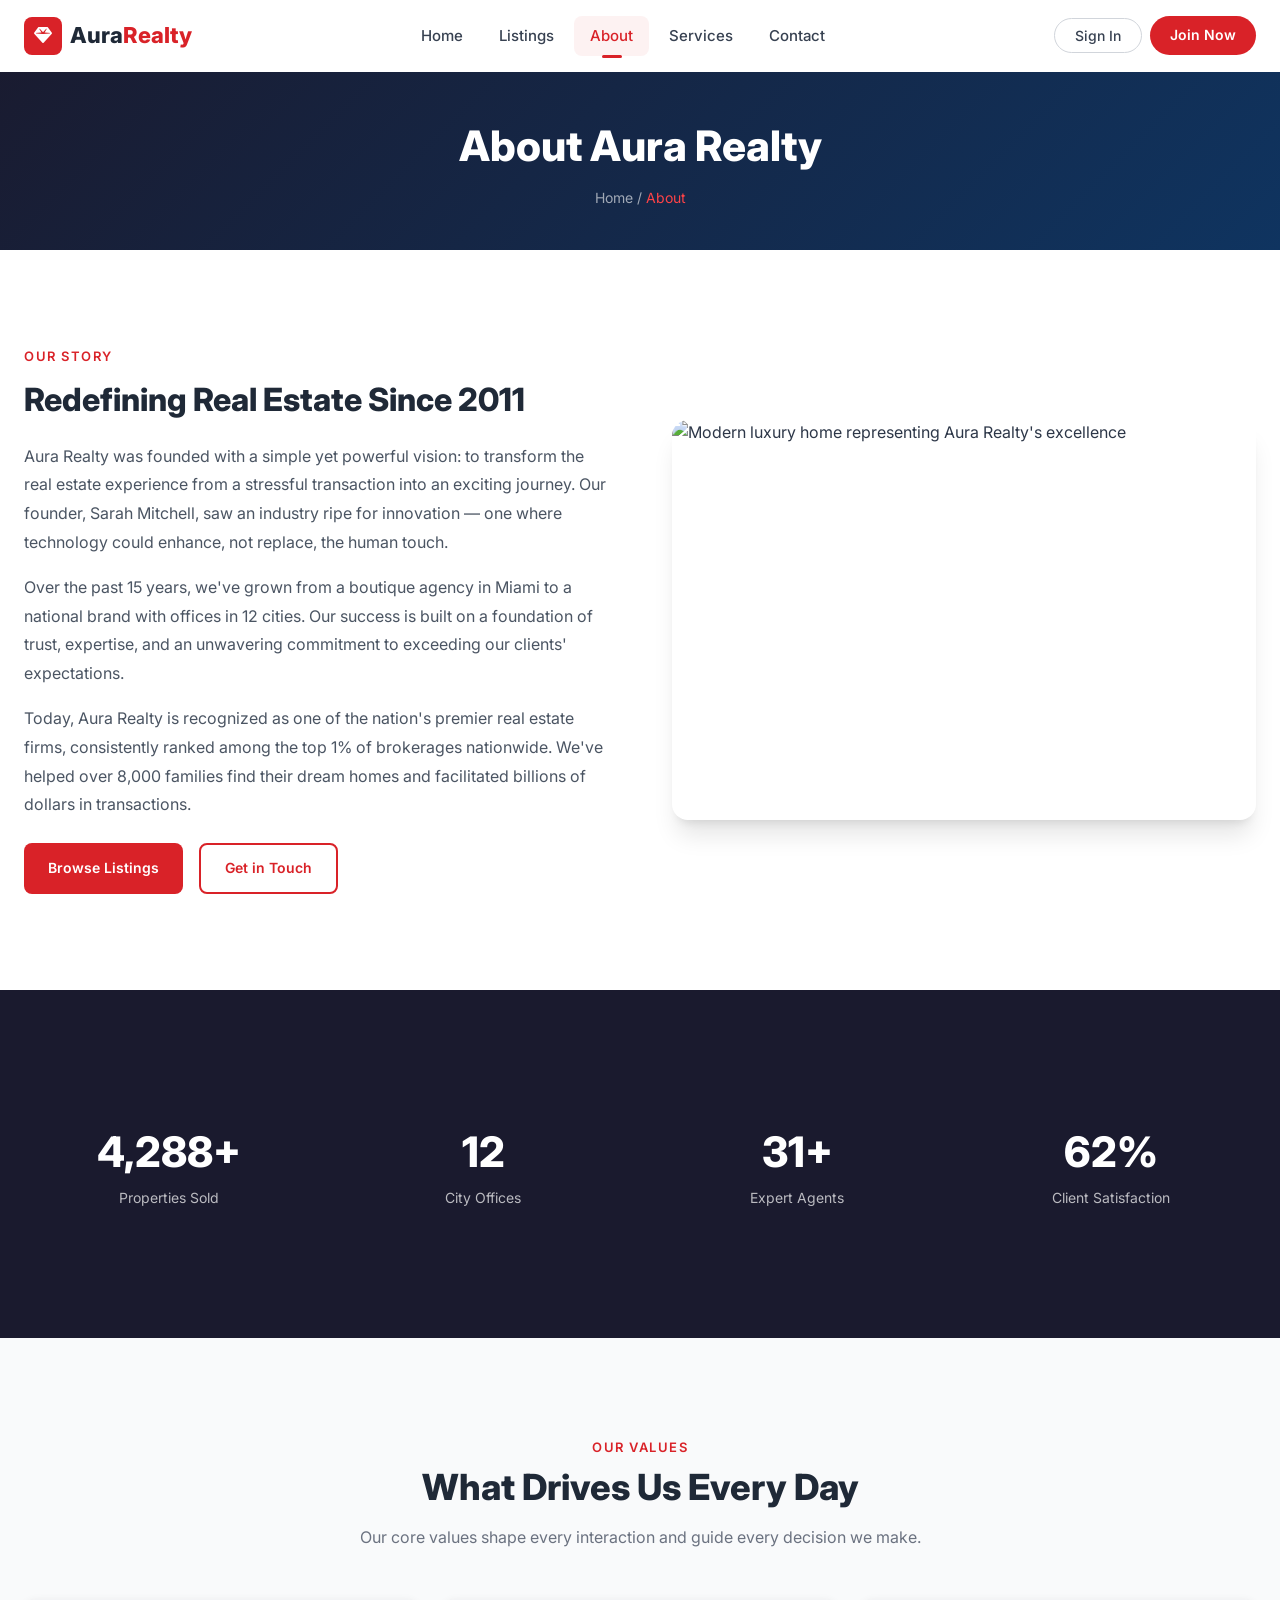
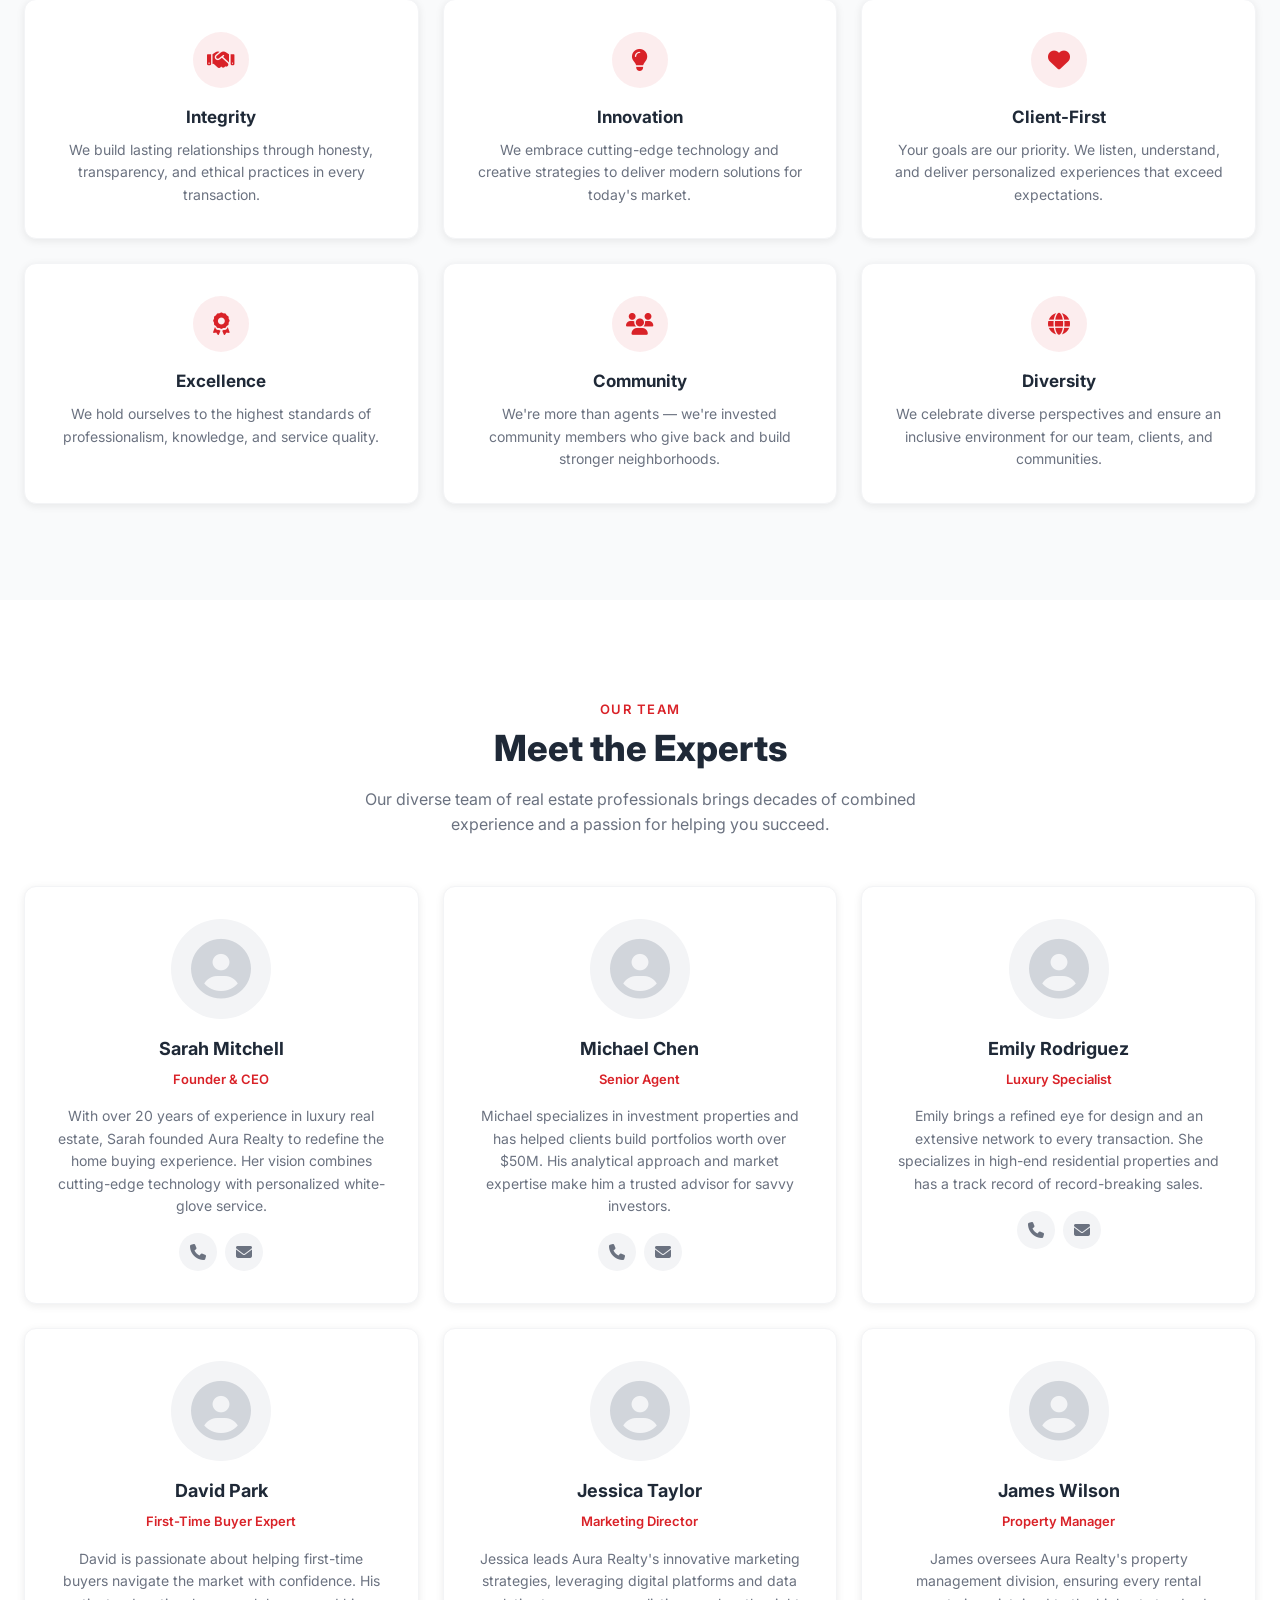
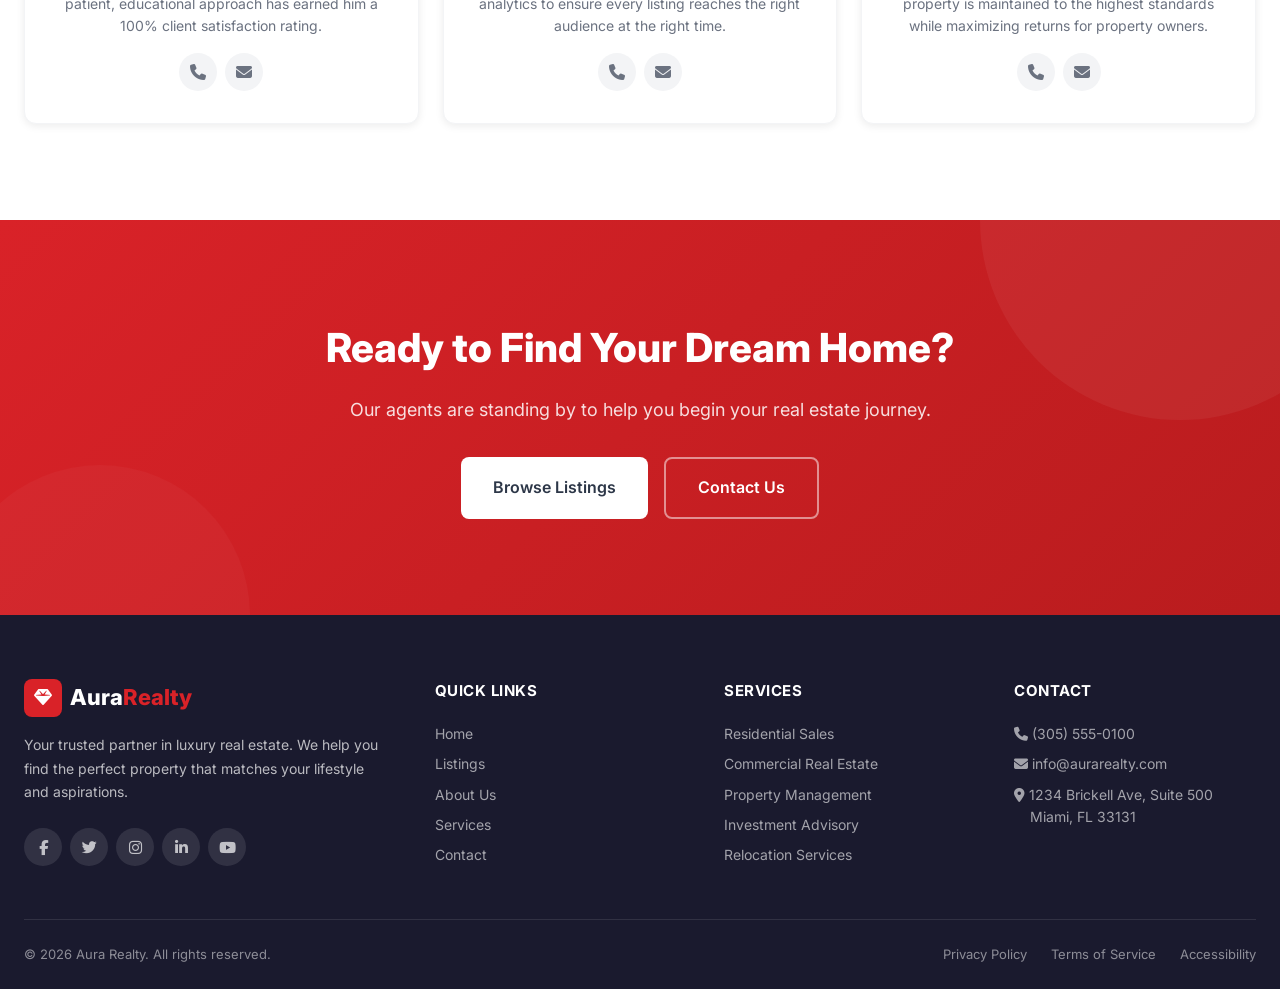
==== about.html @ 394b767b "Initial commit: Aura Realty Website" ====
<!DOCTYPE html>
<html lang="en">
<head>
  <meta charset="UTF-8">
  <meta name="viewport" content="width=device-width, initial-scale=1.0">
  <meta name="description" content="Learn about Aura Realty — our mission, values, and the expert team dedicated to helping you find your perfect property.">
  <title>About Us — Aura Realty</title>

  <!-- Google Fonts -->
  <link rel="preconnect" href="https://fonts.googleapis.com">
  <link rel="preconnect" href="https://fonts.gstatic.com" crossorigin>
  <link href="https://fonts.googleapis.com/css2?family=Inter:wght@400;500;600;700;800&display=swap" rel="stylesheet">

  <!-- Font Awesome -->
  <link rel="stylesheet" href="https://cdnjs.cloudflare.com/ajax/libs/font-awesome/6.5.1/css/all.min.css">

  <!-- Stylesheet -->
  <link rel="stylesheet" href="css/style.css">
</head>
<body>

  <!-- ================================================================
       SITE HEADER
       ================================================================ -->
  <header class="site-header" id="site-header">
    <div class="header-inner">
      <a href="index.html" class="logo">
        <div class="logo-icon"><i class="fas fa-gem"></i></div>
        <span class="logo-text">Aura<span>Realty</span></span>
      </a>

      <nav class="nav-links" id="nav-links">
        <a href="index.html" class="nav-link">Home</a>
        <a href="listings.html" class="nav-link">Listings</a>
        <a href="about.html" class="nav-link active">About</a>
        <a href="services.html" class="nav-link">Services</a>
        <a href="contact.html" class="nav-link">Contact</a>
      </nav>

      <div class="header-actions">
        <button class="auth-login-btn" data-open-modal="login-modal">Sign In</button>
        <a href="#" class="btn btn--primary btn--sm auth-register-btn" data-open-modal="register-modal">Join Now</a>
        <div class="auth-user-menu">
          <i class="fas fa-user-circle"></i>
          <span class="auth-user-name"></span>
          <a href="#" class="auth-logout-btn">Logout</a>
        </div>
        <button class="mobile-toggle" id="mobile-toggle" aria-label="Toggle menu">
          <i class="fas fa-bars"></i>
        </button>
      </div>
    </div>
  </header>

  <!-- ================================================================
       PAGE HEADER
       ================================================================ -->
  <section class="page-header">
    <h1>About Aura Realty</h1>
    <div class="breadcrumb">
      <a href="index.html">Home</a> / <span>About</span>
    </div>
  </section>

  <!-- ================================================================
       OUR STORY
       ================================================================ -->
  <section class="section">
    <div class="container">
      <div class="about-story animate-on-scroll">
        <div class="about-story__content">
          <span class="section-header__tag" style="display:block; margin-bottom:8px;">Our Story</span>
          <h2>Redefining Real Estate Since 2011</h2>
          <p>Aura Realty was founded with a simple yet powerful vision: to transform the real estate experience from a stressful transaction into an exciting journey. Our founder, Sarah Mitchell, saw an industry ripe for innovation — one where technology could enhance, not replace, the human touch.</p>
          <p>Over the past 15 years, we've grown from a boutique agency in Miami to a national brand with offices in 12 cities. Our success is built on a foundation of trust, expertise, and an unwavering commitment to exceeding our clients' expectations.</p>
          <p>Today, Aura Realty is recognized as one of the nation's premier real estate firms, consistently ranked among the top 1% of brokerages nationwide. We've helped over 8,000 families find their dream homes and facilitated billions of dollars in transactions.</p>
          <div style="display:flex; gap:16px; margin-top:24px;">
            <a href="listings.html" class="btn btn--primary">Browse Listings</a>
            <a href="contact.html" class="btn btn--outline">Get in Touch</a>
          </div>
        </div>
        <div class="about-story__image">
          <img src="https://images.unsplash.com/photo-1560518883-ce09059eeffa?w=600&h=400&fit=crop" alt="Modern luxury home representing Aura Realty's excellence">
        </div>
      </div>
    </div>
  </section>

  <!-- ================================================================
       STATS
       ================================================================ -->
  <section class="section section--dark">
    <div class="container">
      <div class="stats-grid animate-on-scroll">
        <div class="stat-item">
          <span class="stat-item__number" data-count="8000" data-suffix="+">0</span>
          <span class="stat-item__label">Properties Sold</span>
        </div>
        <div class="stat-item">
          <span class="stat-item__number" data-count="12">0</span>
          <span class="stat-item__label">City Offices</span>
        </div>
        <div class="stat-item">
          <span class="stat-item__number" data-count="50" data-suffix="+">0</span>
          <span class="stat-item__label">Expert Agents</span>
        </div>
        <div class="stat-item">
          <span class="stat-item__number" data-count="99" data-suffix="%">0</span>
          <span class="stat-item__label">Client Satisfaction</span>
        </div>
      </div>
    </div>
  </section>

  <!-- ================================================================
       CORE VALUES
       ================================================================ -->
  <section class="section section--gray">
    <div class="container">
      <div class="section-header animate-on-scroll">
        <span class="section-header__tag">Our Values</span>
        <h2>What Drives Us Every Day</h2>
        <p>Our core values shape every interaction and guide every decision we make.</p>
      </div>

      <div class="values-grid animate-on-scroll">
        <div class="value-card">
          <div class="value-card__icon"><i class="fas fa-handshake"></i></div>
          <h3>Integrity</h3>
          <p>We build lasting relationships through honesty, transparency, and ethical practices in every transaction.</p>
        </div>
        <div class="value-card">
          <div class="value-card__icon"><i class="fas fa-lightbulb"></i></div>
          <h3>Innovation</h3>
          <p>We embrace cutting-edge technology and creative strategies to deliver modern solutions for today's market.</p>
        </div>
        <div class="value-card">
          <div class="value-card__icon"><i class="fas fa-heart"></i></div>
          <h3>Client-First</h3>
          <p>Your goals are our priority. We listen, understand, and deliver personalized experiences that exceed expectations.</p>
        </div>
        <div class="value-card">
          <div class="value-card__icon"><i class="fas fa-award"></i></div>
          <h3>Excellence</h3>
          <p>We hold ourselves to the highest standards of professionalism, knowledge, and service quality.</p>
        </div>
        <div class="value-card">
          <div class="value-card__icon"><i class="fas fa-users"></i></div>
          <h3>Community</h3>
          <p>We're more than agents — we're invested community members who give back and build stronger neighborhoods.</p>
        </div>
        <div class="value-card">
          <div class="value-card__icon"><i class="fas fa-globe"></i></div>
          <h3>Diversity</h3>
          <p>We celebrate diverse perspectives and ensure an inclusive environment for our team, clients, and communities.</p>
        </div>
      </div>
    </div>
  </section>

  <!-- ================================================================
       MEET THE TEAM
       ================================================================ -->
  <section class="section">
    <div class="container">
      <div class="section-header animate-on-scroll">
        <span class="section-header__tag">Our Team</span>
        <h2>Meet the Experts</h2>
        <p>Our diverse team of real estate professionals brings decades of combined experience and a passion for helping you succeed.</p>
      </div>

      <div class="team-grid animate-on-scroll" id="team-grid">
        <!-- Rendered by JS from TEAM_MEMBERS data -->
      </div>
    </div>
  </section>

  <!-- ================================================================
       CTA
       ================================================================ -->
  <section class="cta-section">
    <div class="container">
      <h2>Ready to Find Your Dream Home?</h2>
      <p>Our agents are standing by to help you begin your real estate journey.</p>
      <div style="display:flex; gap:16px; justify-content:center; position:relative; z-index:1;">
        <a href="listings.html" class="btn btn--white btn--lg">Browse Listings</a>
        <a href="contact.html" class="btn btn--outline btn--lg" style="color:#fff; border-color:rgba(255,255,255,0.5);">Contact Us</a>
      </div>
    </div>
  </section>

  <!-- ================================================================
       FOOTER
       ================================================================ -->
  <footer class="site-footer">
    <div class="container">
      <div class="footer-grid">
        <div class="footer-brand">
          <a href="index.html" class="logo">
            <div class="logo-icon"><i class="fas fa-gem"></i></div>
            <span class="logo-text">Aura<span>Realty</span></span>
          </a>
          <p>Your trusted partner in luxury real estate. We help you find the perfect property that matches your lifestyle and aspirations.</p>
          <div class="footer-social">
            <a href="#" aria-label="Facebook"><i class="fab fa-facebook-f"></i></a>
            <a href="#" aria-label="Twitter"><i class="fab fa-twitter"></i></a>
            <a href="#" aria-label="Instagram"><i class="fab fa-instagram"></i></a>
            <a href="#" aria-label="LinkedIn"><i class="fab fa-linkedin-in"></i></a>
            <a href="#" aria-label="YouTube"><i class="fab fa-youtube"></i></a>
          </div>
        </div>
        <div class="footer-column">
          <h4>Quick Links</h4>
          <a href="index.html">Home</a>
          <a href="listings.html">Listings</a>
          <a href="about.html">About Us</a>
          <a href="services.html">Services</a>
          <a href="contact.html">Contact</a>
        </div>
        <div class="footer-column">
          <h4>Services</h4>
          <a href="services.html">Residential Sales</a>
          <a href="services.html">Commercial Real Estate</a>
          <a href="services.html">Property Management</a>
          <a href="services.html">Investment Advisory</a>
          <a href="services.html">Relocation Services</a>
        </div>
        <div class="footer-column">
          <h4>Contact</h4>
          <a href="tel:+13055550100"><i class="fas fa-phone"></i> (305) 555-0100</a>
          <a href="mailto:info@aurarealty.com"><i class="fas fa-envelope"></i> info@aurarealty.com</a>
          <a href="#"><i class="fas fa-map-marker-alt"></i> 1234 Brickell Ave, Suite 500<br>&nbsp;&nbsp;&nbsp;&nbsp;Miami, FL 33131</a>
        </div>
      </div>
      <div class="footer-bottom">
        <span>&copy; 2026 Aura Realty. All rights reserved.</span>
        <div class="footer-legal">
          <a href="#">Privacy Policy</a>
          <a href="#">Terms of Service</a>
          <a href="#">Accessibility</a>
        </div>
      </div>
    </div>
  </footer>

  <!-- ================================================================
       MODALS
       ================================================================ -->
  <div class="modal-overlay" id="login-modal">
    <div class="modal modal--sm">
      <div class="modal-header"><h2>Welcome Back</h2><button class="modal-close" data-close-modal><i class="fas fa-times"></i></button></div>
      <div class="modal-body">
        <form id="login-form">
          <div class="form-group"><label>Email</label><input type="email" name="email" placeholder="you@example.com" required></div>
          <div class="form-group"><label>Password</label><input type="password" name="password" placeholder="Enter your password" required></div>
          <button type="submit" class="btn btn--primary btn--full">Sign In</button>
          <div class="form-message"></div>
          <div class="form-footer">Don't have an account? <a href="#" data-switch-modal="register-modal">Create one</a></div>
        </form>
      </div>
    </div>
  </div>

  <div class="modal-overlay" id="register-modal">
    <div class="modal modal--sm">
      <div class="modal-header"><h2>Create Account</h2><button class="modal-close" data-close-modal><i class="fas fa-times"></i></button></div>
      <div class="modal-body">
        <form id="register-form">
          <div class="form-group"><label>Full Name</label><input type="text" name="name" placeholder="John Doe" required></div>
          <div class="form-group"><label>Email</label><input type="email" name="email" placeholder="you@example.com" required></div>
          <div class="form-group"><label>Password</label><input type="password" name="password" placeholder="Create a password" required></div>
          <div class="form-group"><label>Confirm Password</label><input type="password" name="confirmPassword" placeholder="Confirm password" required></div>
          <div class="form-group"><label>I am a</label><select name="role"><option value="client">Home Buyer / Renter</option><option value="agent">Real Estate Agent</option></select></div>
          <button type="submit" class="btn btn--primary btn--full">Create Account</button>
          <div class="form-message"></div>
          <div class="form-footer">Already have an account? <a href="#" data-switch-modal="login-modal">Sign in</a></div>
        </form>
      </div>
    </div>
  </div>

  <!-- Scripts -->
  <script src="js/data.js"></script>
  <script src="js/app.js"></script>

</body>
</html>
---- css/style.css ----
/**
 * ============================================================
 * AURA REALTY — Master Stylesheet
 * ============================================================
 * Design system inspired by realtor.com with a premium,
 * modern aesthetic. Uses CSS custom properties for theming,
 * mobile-first responsive design, and rich micro-animations.
 * ============================================================
 */

/* ─── Design Tokens ─── */
:root {
  /* Primary Palette */
  --color-primary: #d92228;
  --color-primary-dark: #b91c1e;
  --color-primary-light: #ff4347;

  /* Neutrals */
  --color-navy: #1a1a2e;
  --color-dark: #16213e;
  --color-gray-900: #1f2937;
  --color-gray-800: #2d3748;
  --color-gray-700: #374151;
  --color-gray-600: #4b5563;
  --color-gray-500: #6b7280;
  --color-gray-400: #9ca3af;
  --color-gray-300: #d1d5db;
  --color-gray-200: #e5e7eb;
  --color-gray-100: #f3f4f6;
  --color-gray-50: #f9fafb;
  --color-white: #ffffff;

  /* Accent */
  --color-accent: #0d6efd;
  --color-success: #10b981;
  --color-warning: #f59e0b;
  --color-error: #ef4444;

  /* Typography */
  --font-primary: 'Inter', -apple-system, BlinkMacSystemFont, 'Segoe UI', Roboto, sans-serif;
  --font-display: 'Inter', sans-serif;

  /* Spacing */
  --space-xs: 4px;
  --space-sm: 8px;
  --space-md: 16px;
  --space-lg: 24px;
  --space-xl: 32px;
  --space-2xl: 48px;
  --space-3xl: 64px;
  --space-4xl: 96px;

  /* Radii */
  --radius-sm: 4px;
  --radius-md: 8px;
  --radius-lg: 12px;
  --radius-xl: 16px;
  --radius-full: 9999px;

  /* Shadows */
  --shadow-sm: 0 1px 2px rgba(0, 0, 0, 0.05);
  --shadow-md: 0 4px 6px -1px rgba(0, 0, 0, 0.1), 0 2px 4px -2px rgba(0, 0, 0, 0.1);
  --shadow-lg: 0 10px 15px -3px rgba(0, 0, 0, 0.1), 0 4px 6px -4px rgba(0, 0, 0, 0.1);
  --shadow-xl: 0 20px 25px -5px rgba(0, 0, 0, 0.1), 0 8px 10px -6px rgba(0, 0, 0, 0.1);
  --shadow-card: 0 2px 8px rgba(0, 0, 0, 0.08);
  --shadow-card-hover: 0 12px 28px rgba(0, 0, 0, 0.15);

  /* Transitions */
  --transition-fast: 150ms ease;
  --transition-base: 250ms ease;
  --transition-slow: 350ms ease;

  /* Layout */
  --header-height: 72px;
  --container-max: 1280px;
  --sidebar-width: 320px;
}

/* ─── Reset & Base ─── */
*,
*::before,
*::after {
  margin: 0;
  padding: 0;
  box-sizing: border-box;
}

html {
  scroll-behavior: smooth;
  -webkit-text-size-adjust: 100%;
}

body {
  font-family: var(--font-primary);
  font-size: 16px;
  line-height: 1.6;
  color: var(--color-gray-800);
  background: var(--color-white);
  overflow-x: hidden;
  -webkit-font-smoothing: antialiased;
}

img {
  max-width: 100%;
  height: auto;
  display: block;
}

a {
  color: inherit;
  text-decoration: none;
}

ul, ol {
  list-style: none;
}

input, select, textarea, button {
  font-family: inherit;
  font-size: inherit;
}

/* ─── Container ─── */
.container {
  width: 100%;
  max-width: var(--container-max);
  margin: 0 auto;
  padding: 0 var(--space-lg);
}

/* ─── Buttons ─── */
.btn {
  display: inline-flex;
  align-items: center;
  justify-content: center;
  gap: var(--space-sm);
  padding: 12px 24px;
  border: none;
  border-radius: var(--radius-md);
  font-weight: 600;
  font-size: 14px;
  cursor: pointer;
  transition: all var(--transition-base);
  white-space: nowrap;
  text-decoration: none;
}

.btn--primary {
  background: var(--color-primary);
  color: var(--color-white);
}
.btn--primary:hover {
  background: var(--color-primary-dark);
  transform: translateY(-1px);
  box-shadow: var(--shadow-md);
}

.btn--outline {
  background: transparent;
  color: var(--color-primary);
  border: 2px solid var(--color-primary);
}
.btn--outline:hover {
  background: var(--color-primary);
  color: var(--color-white);
}

.btn--white {
  background: var(--color-white);
  color: var(--color-gray-800);
}
.btn--white:hover {
  background: var(--color-gray-100);
}

.btn--ghost {
  background: transparent;
  color: var(--color-gray-700);
}
.btn--ghost:hover {
  background: var(--color-gray-100);
}

.btn--sm {
  padding: 8px 16px;
  font-size: 13px;
}

.btn--lg {
  padding: 16px 32px;
  font-size: 16px;
}

.btn--full {
  width: 100%;
}

.btn--icon {
  width: 40px;
  height: 40px;
  padding: 0;
  border-radius: var(--radius-full);
}

/* ─── Site Header ─── */
.site-header {
  position: fixed;
  top: 0;
  left: 0;
  right: 0;
  z-index: 1000;
  background: var(--color-white);
  height: var(--header-height);
  transition: all var(--transition-base);
  border-bottom: 1px solid transparent;
}

.site-header.scrolled {
  background: rgba(255, 255, 255, 0.97);
  backdrop-filter: blur(12px);
  border-bottom-color: var(--color-gray-200);
  box-shadow: var(--shadow-sm);
}

.site-header.header--transparent {
  background: transparent;
}
.site-header.header--transparent.scrolled {
  background: rgba(255, 255, 255, 0.97);
}
.site-header.header--transparent:not(.scrolled) .nav-link,
.site-header.header--transparent:not(.scrolled) .logo-text {
  color: var(--color-white);
}
.site-header.header--transparent:not(.scrolled) .auth-login-btn {
  color: var(--color-white);
  border-color: rgba(255,255,255,0.4);
}
.site-header.header--transparent:not(.scrolled) .auth-login-btn:hover {
  background: rgba(255,255,255,0.15);
}

.header-inner {
  display: flex;
  align-items: center;
  justify-content: space-between;
  height: 100%;
  max-width: var(--container-max);
  margin: 0 auto;
  padding: 0 var(--space-lg);
}

/* Logo */
.logo {
  display: flex;
  align-items: center;
  gap: var(--space-sm);
  font-size: 22px;
  font-weight: 800;
  color: var(--color-gray-900);
  z-index: 10;
}

.logo-icon {
  width: 38px;
  height: 38px;
  background: var(--color-primary);
  border-radius: var(--radius-md);
  display: flex;
  align-items: center;
  justify-content: center;
  color: var(--color-white);
  font-size: 18px;
}

.logo-text span {
  color: var(--color-primary);
}

/* Navigation */
.nav-links {
  display: flex;
  align-items: center;
  gap: var(--space-xs);
}

.nav-link {
  padding: 8px 16px;
  font-size: 15px;
  font-weight: 500;
  color: var(--color-gray-700);
  border-radius: var(--radius-md);
  transition: all var(--transition-fast);
  position: relative;
}

.nav-link:hover,
.nav-link.active {
  color: var(--color-primary);
  background: rgba(217, 34, 40, 0.06);
}

.nav-link.active::after {
  content: '';
  position: absolute;
  bottom: -2px;
  left: 50%;
  transform: translateX(-50%);
  width: 20px;
  height: 3px;
  border-radius: 2px;
  background: var(--color-primary);
}

/* Auth Buttons */
.header-actions {
  display: flex;
  align-items: center;
  gap: var(--space-sm);
  z-index: 10;
}

.auth-login-btn {
  padding: 8px 20px;
  border: 1.5px solid var(--color-gray-300);
  border-radius: var(--radius-full);
  font-weight: 500;
  font-size: 14px;
  color: var(--color-gray-700);
  background: transparent;
  cursor: pointer;
  transition: all var(--transition-fast);
}
.auth-login-btn:hover {
  border-color: var(--color-primary);
  color: var(--color-primary);
}

.auth-register-btn {
  padding: 8px 20px;
  border-radius: var(--radius-full);
  font-weight: 600;
  font-size: 14px;
}

.auth-user-menu {
  display: none;
  align-items: center;
  gap: var(--space-sm);
  padding: 6px 16px;
  border-radius: var(--radius-full);
  background: var(--color-gray-100);
  font-size: 14px;
  font-weight: 500;
}

.auth-user-menu i {
  font-size: 22px;
  color: var(--color-gray-500);
}

.auth-logout-btn {
  color: var(--color-gray-500);
  cursor: pointer;
  font-size: 13px;
}
.auth-logout-btn:hover {
  color: var(--color-primary);
}

/* Mobile Toggle */
.mobile-toggle {
  display: none;
  background: none;
  border: none;
  font-size: 24px;
  color: var(--color-gray-700);
  cursor: pointer;
  padding: 4px;
  z-index: 10;
}

/* ─── Hero Section ─── */
.hero {
  position: relative;
  min-height: 620px;
  display: flex;
  align-items: center;
  justify-content: center;
  background: linear-gradient(135deg, var(--color-navy) 0%, #0f3460 50%, #16213e 100%);
  padding: var(--space-4xl) var(--space-lg) var(--space-3xl);
  overflow: hidden;
}

.hero::before {
  content: '';
  position: absolute;
  inset: 0;
  background: url('https://images.unsplash.com/photo-1560518883-ce09059eeffa?w=1920&h=800&fit=crop') center/cover no-repeat;
  opacity: 0.2;
}

.hero::after {
  content: '';
  position: absolute;
  inset: 0;
  background: linear-gradient(180deg, rgba(26,26,46,0.6) 0%, rgba(26,26,46,0.9) 100%);
}

.hero-content {
  position: relative;
  z-index: 1;
  text-align: center;
  max-width: 800px;
}

.hero-badge {
  display: inline-flex;
  align-items: center;
  gap: var(--space-sm);
  background: rgba(217, 34, 40, 0.15);
  color: var(--color-primary-light);
  padding: 8px 20px;
  border-radius: var(--radius-full);
  font-size: 13px;
  font-weight: 600;
  margin-bottom: var(--space-lg);
  border: 1px solid rgba(217, 34, 40, 0.3);
  letter-spacing: 0.5px;
  text-transform: uppercase;
}

.hero h1 {
  font-size: clamp(32px, 5vw, 52px);
  font-weight: 800;
  color: var(--color-white);
  line-height: 1.15;
  margin-bottom: var(--space-md);
}

.hero h1 span {
  background: linear-gradient(135deg, var(--color-primary-light), #ff8a8c);
  -webkit-background-clip: text;
  -webkit-text-fill-color: transparent;
  background-clip: text;
}

.hero p {
  font-size: 18px;
  color: rgba(255, 255, 255, 0.7);
  margin-bottom: var(--space-xl);
  max-width: 600px;
  margin-left: auto;
  margin-right: auto;
}

/* Hero Search Box */
.hero-search {
  background: var(--color-white);
  border-radius: var(--radius-lg);
  padding: var(--space-sm);
  box-shadow: var(--shadow-xl), 0 0 60px rgba(217, 34, 40, 0.1);
  max-width: 720px;
  margin: 0 auto;
}

.hero-search form {
  display: flex;
  gap: var(--space-sm);
  align-items: center;
}

.hero-search__input {
  flex: 1;
  display: flex;
  align-items: center;
  gap: var(--space-sm);
  padding: 12px 16px;
  background: var(--color-gray-50);
  border-radius: var(--radius-md);
  border: 1.5px solid var(--color-gray-200);
  transition: border-color var(--transition-fast);
}

.hero-search__input:focus-within {
  border-color: var(--color-primary);
}

.hero-search__input i {
  color: var(--color-gray-400);
  font-size: 18px;
}

.hero-search__input input {
  width: 100%;
  border: none;
  background: transparent;
  outline: none;
  font-size: 15px;
  color: var(--color-gray-800);
}

.hero-search__input input::placeholder {
  color: var(--color-gray-400);
}

.hero-search__select {
  padding: 14px 16px;
  border: 1.5px solid var(--color-gray-200);
  border-radius: var(--radius-md);
  background: var(--color-gray-50);
  color: var(--color-gray-600);
  font-size: 14px;
  cursor: pointer;
  outline: none;
  appearance: auto;
  min-width: 140px;
}

.hero-search .btn {
  padding: 14px 28px;
  border-radius: var(--radius-md);
  font-size: 15px;
}

/* Hero Stats */
.hero-stats {
  display: flex;
  justify-content: center;
  gap: var(--space-3xl);
  margin-top: var(--space-2xl);
  position: relative;
  z-index: 1;
}

.hero-stat {
  text-align: center;
  color: var(--color-white);
}

.hero-stat__number {
  font-size: 36px;
  font-weight: 800;
  display: block;
  background: linear-gradient(135deg, #fff, rgba(255,255,255,0.8));
  -webkit-background-clip: text;
  -webkit-text-fill-color: transparent;
  background-clip: text;
}

.hero-stat__label {
  font-size: 14px;
  color: rgba(255, 255, 255, 0.6);
  margin-top: 4px;
}

/* ─── Section Styles ─── */
.section {
  padding: var(--space-4xl) 0;
}

.section--gray {
  background: var(--color-gray-50);
}

.section--dark {
  background: var(--color-navy);
  color: var(--color-white);
}

.section-header {
  text-align: center;
  max-width: 600px;
  margin: 0 auto var(--space-2xl);
}

.section-header__tag {
  display: inline-block;
  color: var(--color-primary);
  font-weight: 600;
  font-size: 13px;
  text-transform: uppercase;
  letter-spacing: 1.5px;
  margin-bottom: var(--space-sm);
}

.section-header h2 {
  font-size: clamp(26px, 3.5vw, 36px);
  font-weight: 800;
  color: var(--color-gray-900);
  line-height: 1.2;
  margin-bottom: var(--space-md);
}

.section--dark .section-header h2 {
  color: var(--color-white);
}

.section-header p {
  color: var(--color-gray-500);
  font-size: 16px;
}

.section--dark .section-header p {
  color: rgba(255,255,255,0.6);
}

/* ─── Property Cards ─── */
.property-card {
  background: var(--color-white);
  border-radius: var(--radius-lg);
  overflow: hidden;
  box-shadow: var(--shadow-card);
  transition: all var(--transition-base);
  cursor: pointer;
}

.property-card:hover {
  transform: translateY(-6px);
  box-shadow: var(--shadow-card-hover);
}

.property-card__image {
  position: relative;
  height: 220px;
  overflow: hidden;
}

.property-card__image img {
  width: 100%;
  height: 100%;
  object-fit: cover;
  transition: transform var(--transition-slow);
}

.property-card:hover .property-card__image img {
  transform: scale(1.06);
}

.property-card__badge {
  position: absolute;
  top: 12px;
  left: 12px;
  background: var(--color-primary);
  color: var(--color-white);
  padding: 4px 12px;
  border-radius: var(--radius-full);
  font-size: 12px;
  font-weight: 600;
  text-transform: uppercase;
  letter-spacing: 0.5px;
}

.property-card__featured {
  position: absolute;
  top: 12px;
  right: 52px;
  background: var(--color-warning);
  color: var(--color-white);
  padding: 4px 10px;
  border-radius: var(--radius-full);
  font-size: 11px;
  font-weight: 700;
  text-transform: uppercase;
}

.property-card__favorite {
  position: absolute;
  top: 10px;
  right: 10px;
  width: 36px;
  height: 36px;
  background: rgba(255, 255, 255, 0.9);
  border: none;
  border-radius: var(--radius-full);
  display: flex;
  align-items: center;
  justify-content: center;
  cursor: pointer;
  transition: all var(--transition-fast);
  color: var(--color-gray-600);
  font-size: 16px;
  backdrop-filter: blur(4px);
}

.property-card__favorite:hover,
.property-card__favorite.active {
  background: var(--color-primary);
  color: var(--color-white);
}

.property-card__content {
  padding: var(--space-md) var(--space-lg) var(--space-lg);
}

.property-card__price {
  font-size: 22px;
  font-weight: 800;
  color: var(--color-gray-900);
  margin-bottom: 4px;
}

.property-card__meta {
  display: flex;
  gap: var(--space-md);
  font-size: 14px;
  color: var(--color-gray-500);
  margin-bottom: var(--space-sm);
  font-weight: 500;
}

.property-card__meta span {
  display: flex;
  align-items: center;
  gap: 4px;
}

.property-card__meta i {
  color: var(--color-gray-400);
  font-size: 13px;
}

.property-card__title {
  font-size: 16px;
  font-weight: 600;
  color: var(--color-gray-800);
  margin-bottom: 4px;
  display: -webkit-box;
  -webkit-line-clamp: 1;
  -webkit-box-orient: vertical;
  overflow: hidden;
}

.property-card__address {
  font-size: 13px;
  color: var(--color-gray-500);
  margin-bottom: var(--space-md);
}

.property-card__address i {
  color: var(--color-primary);
  margin-right: 4px;
}

.property-card__footer {
  display: flex;
  align-items: center;
  justify-content: space-between;
  padding-top: var(--space-md);
  border-top: 1px solid var(--color-gray-100);
}

.property-card__type {
  font-size: 12px;
  font-weight: 600;
  color: var(--color-gray-500);
  background: var(--color-gray-100);
  padding: 4px 10px;
  border-radius: var(--radius-full);
  text-transform: uppercase;
  letter-spacing: 0.3px;
}

/* ─── Carousel ─── */
.carousel {
  position: relative;
  overflow: hidden;
}

.carousel-track {
  display: flex;
  transition: transform var(--transition-slow);
  gap: var(--space-lg);
}

.carousel-track .property-card {
  flex: 0 0 calc(33.333% - 16px);
  min-width: 0;
}

.carousel-btn {
  position: absolute;
  top: 50%;
  transform: translateY(-50%);
  width: 44px;
  height: 44px;
  background: var(--color-white);
  border: 1px solid var(--color-gray-200);
  border-radius: var(--radius-full);
  display: flex;
  align-items: center;
  justify-content: center;
  cursor: pointer;
  z-index: 5;
  box-shadow: var(--shadow-md);
  transition: all var(--transition-fast);
  color: var(--color-gray-700);
  font-size: 18px;
}

.carousel-btn:hover {
  background: var(--color-primary);
  color: var(--color-white);
  border-color: var(--color-primary);
}

.carousel-btn--prev {
  left: -8px;
}
.carousel-btn--next {
  right: -8px;
}

/* ─── Neighborhoods Grid ─── */
.neighborhoods-grid {
  display: grid;
  grid-template-columns: repeat(3, 1fr);
  gap: var(--space-lg);
}

.neighborhood-card {
  position: relative;
  border-radius: var(--radius-lg);
  overflow: hidden;
  height: 260px;
  cursor: pointer;
}

.neighborhood-card img {
  width: 100%;
  height: 100%;
  object-fit: cover;
  transition: transform var(--transition-slow);
}

.neighborhood-card:hover img {
  transform: scale(1.08);
}

.neighborhood-card__overlay {
  position: absolute;
  inset: 0;
  background: linear-gradient(180deg, transparent 30%, rgba(0,0,0,0.75) 100%);
  display: flex;
  flex-direction: column;
  justify-content: flex-end;
  padding: var(--space-lg);
  color: var(--color-white);
  transition: background var(--transition-base);
}

.neighborhood-card:hover .neighborhood-card__overlay {
  background: linear-gradient(180deg, transparent 10%, rgba(217,34,40,0.7) 100%);
}

.neighborhood-card__overlay h3 {
  font-size: 20px;
  font-weight: 700;
  margin-bottom: 2px;
}

.neighborhood-card__overlay p {
  font-size: 14px;
  opacity: 0.85;
}

.neighborhood-card__overlay span {
  font-size: 13px;
  opacity: 0.7;
  margin-top: 2px;
}

/* ─── Testimonials ─── */
.testimonials-grid {
  display: grid;
  grid-template-columns: repeat(3, 1fr);
  gap: var(--space-lg);
}

.testimonial-card {
  background: var(--color-white);
  border-radius: var(--radius-lg);
  padding: var(--space-xl);
  box-shadow: var(--shadow-card);
  transition: transform var(--transition-base), box-shadow var(--transition-base);
}

.testimonial-card:hover {
  transform: translateY(-4px);
  box-shadow: var(--shadow-lg);
}

.testimonial-card__stars {
  color: var(--color-warning);
  font-size: 16px;
  margin-bottom: var(--space-md);
  display: flex;
  gap: 2px;
}

.testimonial-card__text {
  font-size: 15px;
  color: var(--color-gray-600);
  line-height: 1.7;
  margin-bottom: var(--space-lg);
  font-style: italic;
}

.testimonial-card__author {
  display: flex;
  align-items: center;
  gap: var(--space-md);
}

.testimonial-avatar {
  font-size: 42px;
  color: var(--color-gray-300);
  line-height: 1;
}

.testimonial-card__author strong {
  display: block;
  font-size: 14px;
  color: var(--color-gray-800);
}

.testimonial-card__author span {
  font-size: 13px;
  color: var(--color-gray-500);
}

/* ─── Features Grid (Why Choose) ─── */
.features-grid {
  display: grid;
  grid-template-columns: repeat(4, 1fr);
  gap: var(--space-lg);
}

.feature-card {
  background: var(--color-white);
  border-radius: var(--radius-lg);
  padding: var(--space-xl);
  text-align: center;
  box-shadow: var(--shadow-card);
  transition: all var(--transition-base);
  border: 1px solid var(--color-gray-100);
}

.feature-card:hover {
  border-color: var(--color-primary);
  transform: translateY(-4px);
  box-shadow: var(--shadow-lg);
}

.feature-card__icon {
  width: 64px;
  height: 64px;
  background: rgba(217, 34, 40, 0.08);
  border-radius: var(--radius-lg);
  display: flex;
  align-items: center;
  justify-content: center;
  margin: 0 auto var(--space-md);
  font-size: 26px;
  color: var(--color-primary);
  transition: all var(--transition-base);
}

.feature-card:hover .feature-card__icon {
  background: var(--color-primary);
  color: var(--color-white);
}

.feature-card h3 {
  font-size: 16px;
  font-weight: 700;
  color: var(--color-gray-900);
  margin-bottom: var(--space-sm);
}

.feature-card p {
  font-size: 14px;
  color: var(--color-gray-500);
  line-height: 1.6;
}

/* ─── CTA Section ─── */
.cta-section {
  background: linear-gradient(135deg, var(--color-primary), var(--color-primary-dark));
  padding: var(--space-4xl) 0;
  text-align: center;
  position: relative;
  overflow: hidden;
}

.cta-section::before {
  content: '';
  position: absolute;
  width: 400px;
  height: 400px;
  border-radius: var(--radius-full);
  background: rgba(255,255,255,0.05);
  top: -200px;
  right: -100px;
}

.cta-section::after {
  content: '';
  position: absolute;
  width: 300px;
  height: 300px;
  border-radius: var(--radius-full);
  background: rgba(255,255,255,0.03);
  bottom: -150px;
  left: -50px;
}

.cta-section h2 {
  font-size: clamp(28px, 4vw, 40px);
  font-weight: 800;
  color: var(--color-white);
  margin-bottom: var(--space-md);
  position: relative;
  z-index: 1;
}

.cta-section p {
  color: rgba(255,255,255,0.85);
  font-size: 18px;
  margin-bottom: var(--space-xl);
  position: relative;
  z-index: 1;
}

.newsletter-form {
  display: flex;
  gap: var(--space-sm);
  max-width: 480px;
  margin: 0 auto;
  position: relative;
  z-index: 1;
}

.newsletter-form input {
  flex: 1;
  padding: 14px 20px;
  border: none;
  border-radius: var(--radius-md);
  font-size: 15px;
  outline: none;
}

.newsletter-form .btn {
  background: var(--color-navy);
  color: var(--color-white);
}
.newsletter-form .btn:hover {
  background: var(--color-dark);
}

/* ─── Footer ─── */
.site-footer {
  background: var(--color-navy);
  color: rgba(255, 255, 255, 0.7);
  padding: var(--space-3xl) 0 0;
}

.footer-grid {
  display: grid;
  grid-template-columns: 1.5fr 1fr 1fr 1fr;
  gap: var(--space-2xl);
  margin-bottom: var(--space-2xl);
}

.footer-brand .logo {
  margin-bottom: var(--space-md);
}

.footer-brand .logo-text {
  color: var(--color-white);
}

.footer-brand p {
  font-size: 14px;
  line-height: 1.7;
  margin-bottom: var(--space-lg);
}

.footer-social {
  display: flex;
  gap: var(--space-sm);
}

.footer-social a {
  width: 38px;
  height: 38px;
  background: rgba(255, 255, 255, 0.1);
  border-radius: var(--radius-full);
  display: flex;
  align-items: center;
  justify-content: center;
  color: rgba(255, 255, 255, 0.7);
  transition: all var(--transition-fast);
  font-size: 15px;
}

.footer-social a:hover {
  background: var(--color-primary);
  color: var(--color-white);
}

.footer-column h4 {
  color: var(--color-white);
  font-size: 15px;
  font-weight: 700;
  margin-bottom: var(--space-md);
  text-transform: uppercase;
  letter-spacing: 0.5px;
}

.footer-column a {
  display: block;
  padding: 4px 0;
  font-size: 14px;
  color: rgba(255, 255, 255, 0.6);
  transition: all var(--transition-fast);
}

.footer-column a:hover {
  color: var(--color-white);
  padding-left: 4px;
}

.footer-bottom {
  border-top: 1px solid rgba(255, 255, 255, 0.1);
  padding: var(--space-lg) 0;
  display: flex;
  justify-content: space-between;
  align-items: center;
  font-size: 13px;
  color: rgba(255, 255, 255, 0.5);
}

.footer-bottom a {
  color: rgba(255, 255, 255, 0.5);
  transition: color var(--transition-fast);
}
.footer-bottom a:hover {
  color: var(--color-white);
}

.footer-legal {
  display: flex;
  gap: var(--space-lg);
}

/* ─── Page Header (Inner Pages) ─── */
.page-header {
  background: linear-gradient(135deg, var(--color-navy), #0f3460);
  padding: calc(var(--header-height) + 40px) 0 40px;
  text-align: center;
  position: relative;
  overflow: hidden;
}

.page-header::before {
  content: '';
  position: absolute;
  inset: 0;
  background: url('https://images.unsplash.com/photo-1560518883-ce09059eeffa?w=1920&h=400&fit=crop') center/cover no-repeat;
  opacity: 0.1;
}

.page-header h1 {
  font-size: clamp(28px, 4vw, 42px);
  font-weight: 800;
  color: var(--color-white);
  position: relative;
  z-index: 1;
}

.page-header .breadcrumb {
  position: relative;
  z-index: 1;
  margin-top: var(--space-sm);
  font-size: 14px;
  color: rgba(255, 255, 255, 0.6);
}

.page-header .breadcrumb a {
  color: rgba(255,255,255,0.6);
  transition: color var(--transition-fast);
}
.page-header .breadcrumb a:hover {
  color: var(--color-white);
}

.page-header .breadcrumb span {
  color: var(--color-primary-light);
}

/* ─── Listings Page Layout ─── */
.listings-page {
  padding-top: var(--header-height);
}

.listings-layout {
  display: flex;
  min-height: calc(100vh - var(--header-height));
}

/* Filter Sidebar */
.filter-sidebar {
  width: var(--sidebar-width);
  flex-shrink: 0;
  background: var(--color-white);
  border-right: 1px solid var(--color-gray-200);
  padding: var(--space-lg);
  overflow-y: auto;
  height: calc(100vh - var(--header-height));
  position: sticky;
  top: var(--header-height);
}

.filter-sidebar h2 {
  font-size: 20px;
  font-weight: 700;
  color: var(--color-gray-900);
  margin-bottom: var(--space-lg);
  display: flex;
  justify-content: space-between;
  align-items: center;
}

.filter-group {
  margin-bottom: var(--space-lg);
}

.filter-group label {
  display: block;
  font-size: 13px;
  font-weight: 600;
  color: var(--color-gray-600);
  margin-bottom: var(--space-sm);
  text-transform: uppercase;
  letter-spacing: 0.5px;
}

.filter-group input,
.filter-group select {
  width: 100%;
  padding: 10px 14px;
  border: 1.5px solid var(--color-gray-200);
  border-radius: var(--radius-md);
  font-size: 14px;
  color: var(--color-gray-700);
  background: var(--color-white);
  outline: none;
  transition: border-color var(--transition-fast);
}

.filter-group input:focus,
.filter-group select:focus {
  border-color: var(--color-primary);
}

.filter-group .price-range {
  display: flex;
  gap: var(--space-sm);
  align-items: center;
}

.filter-group .price-range span {
  color: var(--color-gray-400);
  font-size: 14px;
}

#clear-filters {
  width: 100%;
  margin-top: var(--space-sm);
}

/* Filter Toggle (Mobile) */
.filter-toggle {
  display: none;
  position: fixed;
  bottom: 24px;
  left: 50%;
  transform: translateX(-50%);
  z-index: 999;
  padding: 12px 24px;
  background: var(--color-primary);
  color: var(--color-white);
  border: none;
  border-radius: var(--radius-full);
  font-weight: 600;
  font-size: 14px;
  cursor: pointer;
  box-shadow: var(--shadow-xl);
}

/* Listings Results */
.listings-content {
  flex: 1;
  display: flex;
  flex-direction: column;
}

.listings-toolbar {
  display: flex;
  justify-content: space-between;
  align-items: center;
  padding: var(--space-md) var(--space-lg);
  border-bottom: 1px solid var(--color-gray-200);
  background: var(--color-white);
  position: sticky;
  top: var(--header-height);
  z-index: 10;
  flex-wrap: wrap;
  gap: var(--space-sm);
}

.listings-toolbar__left {
  display: flex;
  align-items: center;
  gap: var(--space-md);
}

#results-count {
  font-size: 15px;
  font-weight: 600;
  color: var(--color-gray-700);
}

.listings-toolbar__right {
  display: flex;
  align-items: center;
  gap: var(--space-sm);
}

.view-toggle {
  display: flex;
  border: 1px solid var(--color-gray-200);
  border-radius: var(--radius-md);
  overflow: hidden;
}

.view-toggle button {
  padding: 8px 12px;
  background: var(--color-white);
  border: none;
  cursor: pointer;
  color: var(--color-gray-500);
  transition: all var(--transition-fast);
  font-size: 14px;
}

.view-toggle button.active {
  background: var(--color-primary);
  color: var(--color-white);
}

.map-list-toggle {
  display: flex;
  border: 1px solid var(--color-gray-200);
  border-radius: var(--radius-md);
  overflow: hidden;
}

.map-list-toggle button {
  padding: 8px 16px;
  background: var(--color-white);
  border: none;
  cursor: pointer;
  color: var(--color-gray-500);
  font-size: 13px;
  font-weight: 500;
  transition: all var(--transition-fast);
  display: flex;
  align-items: center;
  gap: 6px;
}

.map-list-toggle button.active {
  background: var(--color-primary);
  color: var(--color-white);
}

/* Listings Grid */
.listings-results {
  padding: var(--space-lg);
  flex: 1;
}

.listings-grid {
  display: grid;
  gap: var(--space-lg);
}

.listings-grid.grid-view {
  grid-template-columns: repeat(auto-fill, minmax(300px, 1fr));
}

.listings-grid.list-view {
  grid-template-columns: 1fr;
}

.listings-grid.list-view .property-card {
  display: flex;
}

.listings-grid.list-view .property-card__image {
  width: 300px;
  height: auto;
  flex-shrink: 0;
}

.no-results {
  grid-column: 1 / -1;
  text-align: center;
  padding: var(--space-4xl);
  color: var(--color-gray-400);
}

.no-results i {
  font-size: 48px;
  margin-bottom: var(--space-md);
}

.no-results h3 {
  font-size: 20px;
  color: var(--color-gray-600);
  margin-bottom: var(--space-sm);
}

/* Map Panel */
.listings-map-panel {
  display: none;
  height: 500px;
  border-bottom: 1px solid var(--color-gray-200);
}

.listings-map-panel.active {
  display: block;
}

#listings-map {
  width: 100%;
  height: 100%;
}

/* Custom Map Markers */
.custom-marker {
  background: none;
  border: none;
}

.marker-pin {
  background: var(--color-primary);
  color: var(--color-white);
  padding: 4px 10px;
  border-radius: var(--radius-full);
  font-size: 12px;
  font-weight: 700;
  white-space: nowrap;
  box-shadow: var(--shadow-md);
  border: 2px solid var(--color-white);
}

.map-popup {
  min-width: 200px;
}

/* ─── Modal Overlay ─── */
.modal-overlay {
  position: fixed;
  inset: 0;
  background: rgba(0, 0, 0, 0.6);
  backdrop-filter: blur(4px);
  z-index: 2000;
  display: flex;
  align-items: center;
  justify-content: center;
  padding: var(--space-lg);
  opacity: 0;
  visibility: hidden;
  transition: all var(--transition-base);
}

.modal-overlay.active {
  opacity: 1;
  visibility: visible;
}

.modal {
  background: var(--color-white);
  border-radius: var(--radius-xl);
  width: 100%;
  max-height: 90vh;
  overflow-y: auto;
  box-shadow: var(--shadow-xl);
  transform: translateY(20px);
  transition: transform var(--transition-base);
}

.modal-overlay.active .modal {
  transform: translateY(0);
}

.modal--sm { max-width: 440px; }
.modal--md { max-width: 600px; }
.modal--lg { max-width: 900px; }
.modal--xl { max-width: 1100px; }

.modal-header {
  display: flex;
  justify-content: space-between;
  align-items: center;
  padding: var(--space-lg) var(--space-xl);
  border-bottom: 1px solid var(--color-gray-100);
}

.modal-header h2 {
  font-size: 20px;
  font-weight: 700;
  color: var(--color-gray-900);
}

.modal-close {
  width: 36px;
  height: 36px;
  background: var(--color-gray-100);
  border: none;
  border-radius: var(--radius-full);
  display: flex;
  align-items: center;
  justify-content: center;
  cursor: pointer;
  color: var(--color-gray-500);
  font-size: 18px;
  transition: all var(--transition-fast);
}

.modal-close:hover {
  background: var(--color-gray-200);
  color: var(--color-gray-800);
}

.modal-body {
  padding: var(--space-xl);
}

/* ─── Forms ─── */
.form-group {
  margin-bottom: var(--space-md);
}

.form-group label {
  display: block;
  font-size: 13px;
  font-weight: 600;
  color: var(--color-gray-700);
  margin-bottom: 6px;
}

.form-group input,
.form-group select,
.form-group textarea {
  width: 100%;
  padding: 12px 16px;
  border: 1.5px solid var(--color-gray-200);
  border-radius: var(--radius-md);
  font-size: 14px;
  color: var(--color-gray-800);
  outline: none;
  transition: border-color var(--transition-fast), box-shadow var(--transition-fast);
  background: var(--color-white);
}

.form-group input:focus,
.form-group select:focus,
.form-group textarea:focus {
  border-color: var(--color-primary);
  box-shadow: 0 0 0 3px rgba(217, 34, 40, 0.1);
}

.form-group textarea {
  resize: vertical;
  min-height: 100px;
}

.form-row {
  display: flex;
  gap: var(--space-md);
}

.form-row .form-group {
  flex: 1;
}

.form-message {
  padding: 10px 16px;
  border-radius: var(--radius-md);
  font-size: 14px;
  font-weight: 500;
  margin-top: var(--space-md);
  display: none;
}

.form-message.success {
  display: block;
  background: rgba(16, 185, 129, 0.1);
  color: var(--color-success);
  border: 1px solid rgba(16, 185, 129, 0.2);
}

.form-message.error {
  display: block;
  background: rgba(239, 68, 68, 0.1);
  color: var(--color-error);
  border: 1px solid rgba(239, 68, 68, 0.2);
}

.form-divider {
  text-align: center;
  color: var(--color-gray-400);
  font-size: 13px;
  margin: var(--space-md) 0;
  position: relative;
}

.form-divider::before,
.form-divider::after {
  content: '';
  position: absolute;
  top: 50%;
  width: calc(50% - 20px);
  height: 1px;
  background: var(--color-gray-200);
}

.form-divider::before { left: 0; }
.form-divider::after { right: 0; }

.form-footer {
  text-align: center;
  font-size: 14px;
  color: var(--color-gray-500);
  margin-top: var(--space-md);
}

.form-footer a {
  color: var(--color-primary);
  font-weight: 600;
}

/* Property Inquiry Form (in modal) */
.property-inquiry-form {
  margin-top: var(--space-xl);
  padding-top: var(--space-xl);
  border-top: 1px solid var(--color-gray-200);
}

.property-inquiry-form h3 {
  font-size: 16px;
  margin-bottom: var(--space-md);
}

.property-inquiry-form input,
.property-inquiry-form textarea {
  width: 100%;
  padding: 10px 14px;
  border: 1.5px solid var(--color-gray-200);
  border-radius: var(--radius-md);
  margin-bottom: var(--space-sm);
  font-size: 14px;
  outline: none;
}

.property-inquiry-form input:focus,
.property-inquiry-form textarea:focus {
  border-color: var(--color-primary);
}

/* ─── Property Detail (in modal) ─── */
.property-detail {
  display: grid;
  grid-template-columns: 1fr 1fr;
  gap: var(--space-xl);
}

.property-detail__gallery {
  position: sticky;
  top: 0;
}

.property-detail__main-img {
  width: 100%;
  height: 350px;
  object-fit: cover;
  border-radius: var(--radius-lg);
  margin-bottom: var(--space-sm);
}

.property-detail__thumbs {
  display: flex;
  gap: var(--space-sm);
}

.property-detail__thumb {
  width: 80px;
  height: 60px;
  object-fit: cover;
  border-radius: var(--radius-md);
  cursor: pointer;
  opacity: 0.6;
  transition: opacity var(--transition-fast);
  border: 2px solid transparent;
}

.property-detail__thumb.active,
.property-detail__thumb:hover {
  opacity: 1;
  border-color: var(--color-primary);
}

.property-detail__price {
  font-size: 28px;
  font-weight: 800;
  color: var(--color-primary);
  margin-bottom: var(--space-sm);
}

.property-detail__title {
  font-size: 22px;
  font-weight: 700;
  color: var(--color-gray-900);
  margin-bottom: var(--space-sm);
}

.property-detail__address {
  color: var(--color-gray-500);
  font-size: 14px;
  margin-bottom: var(--space-lg);
}

.property-detail__address i {
  color: var(--color-primary);
  margin-right: 4px;
}

.property-detail__features {
  display: grid;
  grid-template-columns: repeat(3, 1fr);
  gap: var(--space-md);
  margin-bottom: var(--space-xl);
}

.feature-item {
  text-align: center;
  padding: var(--space-md);
  background: var(--color-gray-50);
  border-radius: var(--radius-md);
}

.feature-item i {
  color: var(--color-primary);
  font-size: 20px;
  margin-bottom: 4px;
  display: block;
}

.feature-item span {
  font-size: 18px;
  font-weight: 700;
  color: var(--color-gray-900);
  display: block;
}

.feature-item label {
  font-size: 12px;
  color: var(--color-gray-500);
}

.property-detail__desc {
  color: var(--color-gray-600);
  font-size: 15px;
  line-height: 1.7;
  margin-bottom: var(--space-xl);
}

.property-detail__agent {
  display: flex;
  align-items: center;
  gap: var(--space-md);
  padding: var(--space-md);
  background: var(--color-gray-50);
  border-radius: var(--radius-lg);
}

.agent-avatar {
  font-size: 48px;
  color: var(--color-gray-300);
}

.agent-info {
  display: flex;
  flex-direction: column;
}

.agent-info strong {
  font-size: 15px;
  color: var(--color-gray-800);
}

.agent-info span {
  font-size: 13px;
  color: var(--color-gray-500);
}

/* ─── About Page ─── */
.about-story {
  display: grid;
  grid-template-columns: 1fr 1fr;
  gap: var(--space-3xl);
  align-items: center;
}

.about-story__content h2 {
  font-size: 32px;
  font-weight: 800;
  color: var(--color-gray-900);
  margin-bottom: var(--space-md);
}

.about-story__content p {
  color: var(--color-gray-600);
  line-height: 1.8;
  margin-bottom: var(--space-md);
}

.about-story__image {
  border-radius: var(--radius-xl);
  overflow: hidden;
  box-shadow: var(--shadow-xl);
}

.about-story__image img {
  width: 100%;
  height: 400px;
  object-fit: cover;
}

/* Stats */
.stats-grid {
  display: grid;
  grid-template-columns: repeat(4, 1fr);
  gap: var(--space-lg);
}

.stat-item {
  text-align: center;
  padding: var(--space-xl);
}

.stat-item__number {
  font-size: 42px;
  font-weight: 800;
  color: var(--color-white);
  display: block;
}

.stat-item__label {
  font-size: 14px;
  color: rgba(255, 255, 255, 0.7);
  margin-top: 4px;
}

/* Values */
.values-grid {
  display: grid;
  grid-template-columns: repeat(3, 1fr);
  gap: var(--space-lg);
}

.value-card {
  padding: var(--space-xl);
  background: var(--color-white);
  border-radius: var(--radius-lg);
  box-shadow: var(--shadow-card);
  text-align: center;
  transition: all var(--transition-base);
  border: 1px solid var(--color-gray-100);
}

.value-card:hover {
  transform: translateY(-4px);
  box-shadow: var(--shadow-lg);
  border-color: var(--color-primary);
}

.value-card__icon {
  width: 56px;
  height: 56px;
  background: rgba(217, 34, 40, 0.08);
  border-radius: var(--radius-full);
  display: flex;
  align-items: center;
  justify-content: center;
  margin: 0 auto var(--space-md);
  font-size: 22px;
  color: var(--color-primary);
}

.value-card h3 {
  font-size: 17px;
  font-weight: 700;
  color: var(--color-gray-900);
  margin-bottom: var(--space-sm);
}

.value-card p {
  font-size: 14px;
  color: var(--color-gray-500);
  line-height: 1.6;
}

/* Team Grid */
.team-grid {
  display: grid;
  grid-template-columns: repeat(3, 1fr);
  gap: var(--space-lg);
}

.team-card {
  background: var(--color-white);
  border-radius: var(--radius-lg);
  padding: var(--space-xl);
  text-align: center;
  box-shadow: var(--shadow-card);
  transition: all var(--transition-base);
  border: 1px solid var(--color-gray-100);
}

.team-card:hover {
  transform: translateY(-4px);
  box-shadow: var(--shadow-lg);
}

.team-card__photo {
  width: 100px;
  height: 100px;
  background: var(--color-gray-100);
  border-radius: var(--radius-full);
  display: flex;
  align-items: center;
  justify-content: center;
  margin: 0 auto var(--space-md);
  font-size: 60px;
  color: var(--color-gray-300);
  overflow: hidden;
}

.team-card h3 {
  font-size: 18px;
  font-weight: 700;
  color: var(--color-gray-900);
  margin-bottom: 2px;
}

.team-card__role {
  display: inline-block;
  color: var(--color-primary);
  font-size: 13px;
  font-weight: 600;
  margin-bottom: var(--space-md);
}

.team-card p {
  font-size: 14px;
  color: var(--color-gray-500);
  line-height: 1.6;
  margin-bottom: var(--space-md);
}

.team-card__contact {
  display: flex;
  justify-content: center;
  gap: var(--space-sm);
}

.team-card__contact a {
  width: 38px;
  height: 38px;
  background: var(--color-gray-100);
  border-radius: var(--radius-full);
  display: flex;
  align-items: center;
  justify-content: center;
  color: var(--color-gray-500);
  transition: all var(--transition-fast);
}

.team-card__contact a:hover {
  background: var(--color-primary);
  color: var(--color-white);
}

/* ─── Services Page ─── */
.services-grid {
  display: grid;
  grid-template-columns: repeat(3, 1fr);
  gap: var(--space-lg);
}

.service-card {
  background: var(--color-white);
  border-radius: var(--radius-lg);
  padding: var(--space-xl);
  box-shadow: var(--shadow-card);
  transition: all var(--transition-base);
  border: 1px solid var(--color-gray-100);
  position: relative;
  overflow: hidden;
}

.service-card::before {
  content: '';
  position: absolute;
  top: 0;
  left: 0;
  width: 100%;
  height: 4px;
  background: var(--color-primary);
  transform: scaleX(0);
  transition: transform var(--transition-base);
  transform-origin: left;
}

.service-card:hover::before {
  transform: scaleX(1);
}

.service-card:hover {
  transform: translateY(-4px);
  box-shadow: var(--shadow-lg);
}

.service-card__icon {
  width: 64px;
  height: 64px;
  background: rgba(217, 34, 40, 0.08);
  border-radius: var(--radius-lg);
  display: flex;
  align-items: center;
  justify-content: center;
  font-size: 26px;
  color: var(--color-primary);
  margin-bottom: var(--space-md);
  transition: all var(--transition-base);
}

.service-card:hover .service-card__icon {
  background: var(--color-primary);
  color: var(--color-white);
}

.service-card h3 {
  font-size: 18px;
  font-weight: 700;
  color: var(--color-gray-900);
  margin-bottom: var(--space-sm);
}

.service-card p {
  font-size: 14px;
  color: var(--color-gray-500);
  line-height: 1.7;
  margin-bottom: var(--space-md);
}

.service-card__features {
  list-style: none;
}

.service-card__features li {
  font-size: 13px;
  color: var(--color-gray-600);
  padding: 4px 0;
  display: flex;
  align-items: center;
  gap: var(--space-sm);
}

.service-card__features i {
  color: var(--color-success);
  font-size: 12px;
}

/* Process Timeline */
.process-timeline {
  display: flex;
  justify-content: space-between;
  position: relative;
  margin-top: var(--space-2xl);
  padding: 0 var(--space-lg);
}

.process-timeline::before {
  content: '';
  position: absolute;
  top: 32px;
  left: 80px;
  right: 80px;
  height: 3px;
  background: var(--color-gray-200);
}

.timeline-step {
  text-align: center;
  position: relative;
  flex: 1;
}

.timeline-step__number {
  width: 64px;
  height: 64px;
  background: var(--color-white);
  border: 3px solid var(--color-primary);
  border-radius: var(--radius-full);
  display: flex;
  align-items: center;
  justify-content: center;
  margin: 0 auto var(--space-md);
  font-size: 22px;
  font-weight: 800;
  color: var(--color-primary);
  position: relative;
  z-index: 1;
  transition: all var(--transition-base);
}

.timeline-step:hover .timeline-step__number {
  background: var(--color-primary);
  color: var(--color-white);
}

.timeline-step h4 {
  font-size: 15px;
  font-weight: 700;
  color: var(--color-gray-800);
  margin-bottom: 4px;
}

.timeline-step p {
  font-size: 13px;
  color: var(--color-gray-500);
  max-width: 180px;
  margin: 0 auto;
}

/* FAQ Accordion */
.faq-section {
  max-width: 800px;
  margin: 0 auto;
}

.accordion-item {
  border: 1px solid var(--color-gray-200);
  border-radius: var(--radius-md);
  margin-bottom: var(--space-sm);
  overflow: hidden;
  transition: border-color var(--transition-fast);
}

.accordion-item.active {
  border-color: var(--color-primary);
}

.accordion-header {
  display: flex;
  justify-content: space-between;
  align-items: center;
  padding: var(--space-md) var(--space-lg);
  cursor: pointer;
  font-weight: 600;
  font-size: 15px;
  color: var(--color-gray-800);
  background: var(--color-white);
  transition: background var(--transition-fast);
}

.accordion-header:hover {
  background: var(--color-gray-50);
}

.accordion-header i {
  transition: transform var(--transition-base);
  color: var(--color-gray-400);
}

.accordion-item.active .accordion-header i {
  transform: rotate(180deg);
  color: var(--color-primary);
}

.accordion-body {
  max-height: 0;
  overflow: hidden;
  transition: max-height var(--transition-base);
}

.accordion-body__inner {
  padding: 0 var(--space-lg) var(--space-lg);
  font-size: 14px;
  color: var(--color-gray-600);
  line-height: 1.7;
}

/* ─── Contact Page ─── */
.contact-layout {
  display: grid;
  grid-template-columns: 1fr 1fr;
  gap: var(--space-3xl);
}

.contact-info-card {
  display: flex;
  align-items: flex-start;
  gap: var(--space-md);
  padding: var(--space-lg);
  background: var(--color-gray-50);
  border-radius: var(--radius-lg);
  margin-bottom: var(--space-md);
  transition: all var(--transition-base);
}

.contact-info-card:hover {
  background: var(--color-white);
  box-shadow: var(--shadow-md);
}

.contact-info-card__icon {
  width: 48px;
  height: 48px;
  background: rgba(217, 34, 40, 0.08);
  border-radius: var(--radius-lg);
  display: flex;
  align-items: center;
  justify-content: center;
  font-size: 18px;
  color: var(--color-primary);
  flex-shrink: 0;
}

.contact-info-card h4 {
  font-size: 15px;
  font-weight: 700;
  color: var(--color-gray-900);
  margin-bottom: 4px;
}

.contact-info-card p {
  font-size: 14px;
  color: var(--color-gray-500);
  line-height: 1.5;
}

.contact-form-wrapper {
  background: var(--color-white);
  border-radius: var(--radius-xl);
  padding: var(--space-xl);
  box-shadow: var(--shadow-lg);
  border: 1px solid var(--color-gray-100);
}

.contact-form-wrapper h2 {
  font-size: 22px;
  font-weight: 700;
  margin-bottom: var(--space-lg);
}

#contact-map {
  height: 300px;
  border-radius: var(--radius-lg);
  margin-top: var(--space-lg);
  overflow: hidden;
}

/* ─── Scroll Animations ─── */
.animate-on-scroll {
  opacity: 0;
  transform: translateY(30px);
  transition: opacity 0.6s ease, transform 0.6s ease;
}

.animate-on-scroll.animate-in {
  opacity: 1;
  transform: translateY(0);
}

/* ─── Responsive Design ─── */

/* Tablet */
@media (max-width: 1024px) {
  .features-grid {
    grid-template-columns: repeat(2, 1fr);
  }

  .neighborhoods-grid {
    grid-template-columns: repeat(2, 1fr);
  }

  .testimonials-grid {
    grid-template-columns: repeat(2, 1fr);
  }

  .team-grid {
    grid-template-columns: repeat(2, 1fr);
  }

  .services-grid {
    grid-template-columns: repeat(2, 1fr);
  }

  .footer-grid {
    grid-template-columns: repeat(2, 1fr);
  }

  .stats-grid {
    grid-template-columns: repeat(2, 1fr);
  }

  .about-story {
    grid-template-columns: 1fr;
    gap: var(--space-xl);
  }

  .contact-layout {
    grid-template-columns: 1fr;
  }

  .carousel-track .property-card {
    flex: 0 0 calc(50% - 12px);
  }

  .property-detail {
    grid-template-columns: 1fr;
  }

  .property-detail__features {
    grid-template-columns: repeat(5, 1fr);
  }

  .process-timeline {
    flex-wrap: wrap;
    gap: var(--space-lg);
  }

  .process-timeline::before {
    display: none;
  }

  .timeline-step {
    flex: 0 0 calc(50% - 12px);
  }

  .values-grid {
    grid-template-columns: repeat(2, 1fr);
  }

  .filter-sidebar {
    display: none;
    position: fixed;
    top: 0;
    left: 0;
    right: 0;
    bottom: 0;
    width: 100%;
    height: 100%;
    z-index: 1500;
    border-right: none;
    padding-top: var(--space-3xl);
  }

  .filter-sidebar.active {
    display: block;
  }

  .filter-toggle {
    display: flex;
    align-items: center;
    gap: var(--space-sm);
  }
}

/* Mobile */
@media (max-width: 768px) {
  :root {
    --header-height: 64px;
  }

  .mobile-toggle {
    display: block;
  }

  .nav-links {
    display: none;
    position: fixed;
    top: 0;
    left: 0;
    right: 0;
    bottom: 0;
    background: var(--color-white);
    flex-direction: column;
    align-items: center;
    justify-content: center;
    gap: var(--space-md);
    z-index: 5;
  }

  .nav-links.active {
    display: flex;
  }

  .nav-link {
    font-size: 20px;
    padding: 12px 24px;
  }

  .hero {
    min-height: 550px;
    padding: calc(var(--header-height) + 40px) var(--space-md) var(--space-xl);
  }

  .hero h1 {
    font-size: 28px;
  }

  .hero p {
    font-size: 16px;
  }

  .hero-search form {
    flex-direction: column;
  }

  .hero-search__select {
    width: 100%;
  }

  .hero-stats {
    gap: var(--space-xl);
  }

  .hero-stat__number {
    font-size: 26px;
  }

  .section {
    padding: var(--space-2xl) 0;
  }

  .features-grid,
  .neighborhoods-grid,
  .testimonials-grid,
  .team-grid,
  .services-grid,
  .values-grid {
    grid-template-columns: 1fr;
  }

  .footer-grid {
    grid-template-columns: 1fr;
    gap: var(--space-xl);
  }

  .footer-bottom {
    flex-direction: column;
    gap: var(--space-md);
    text-align: center;
  }

  .footer-legal {
    flex-wrap: wrap;
    justify-content: center;
  }

  .stats-grid {
    grid-template-columns: repeat(2, 1fr);
  }

  .carousel-track .property-card {
    flex: 0 0 calc(100% - 0px);
  }

  .newsletter-form {
    flex-direction: column;
  }

  .listings-grid.grid-view {
    grid-template-columns: 1fr;
  }

  .listings-grid.list-view .property-card {
    flex-direction: column;
  }

  .listings-grid.list-view .property-card__image {
    width: 100%;
    height: 200px;
  }

  .property-detail__features {
    grid-template-columns: repeat(3, 1fr);
  }

  .hero-search {
    padding: var(--space-xs);
  }

  .header-actions .auth-login-btn,
  .header-actions .auth-register-btn {
    display: none;
  }

  .timeline-step {
    flex: 0 0 100%;
  }

  .contact-form-wrapper {
    padding: var(--space-md);
  }
}

@media (max-width: 480px) {
  .container {
    padding: 0 var(--space-md);
  }

  .property-detail__features {
    grid-template-columns: repeat(2, 1fr);
  }

  .hero-stats {
    flex-wrap: wrap;
    gap: var(--space-md);
  }

  .process-timeline {
    padding: 0;
  }
}
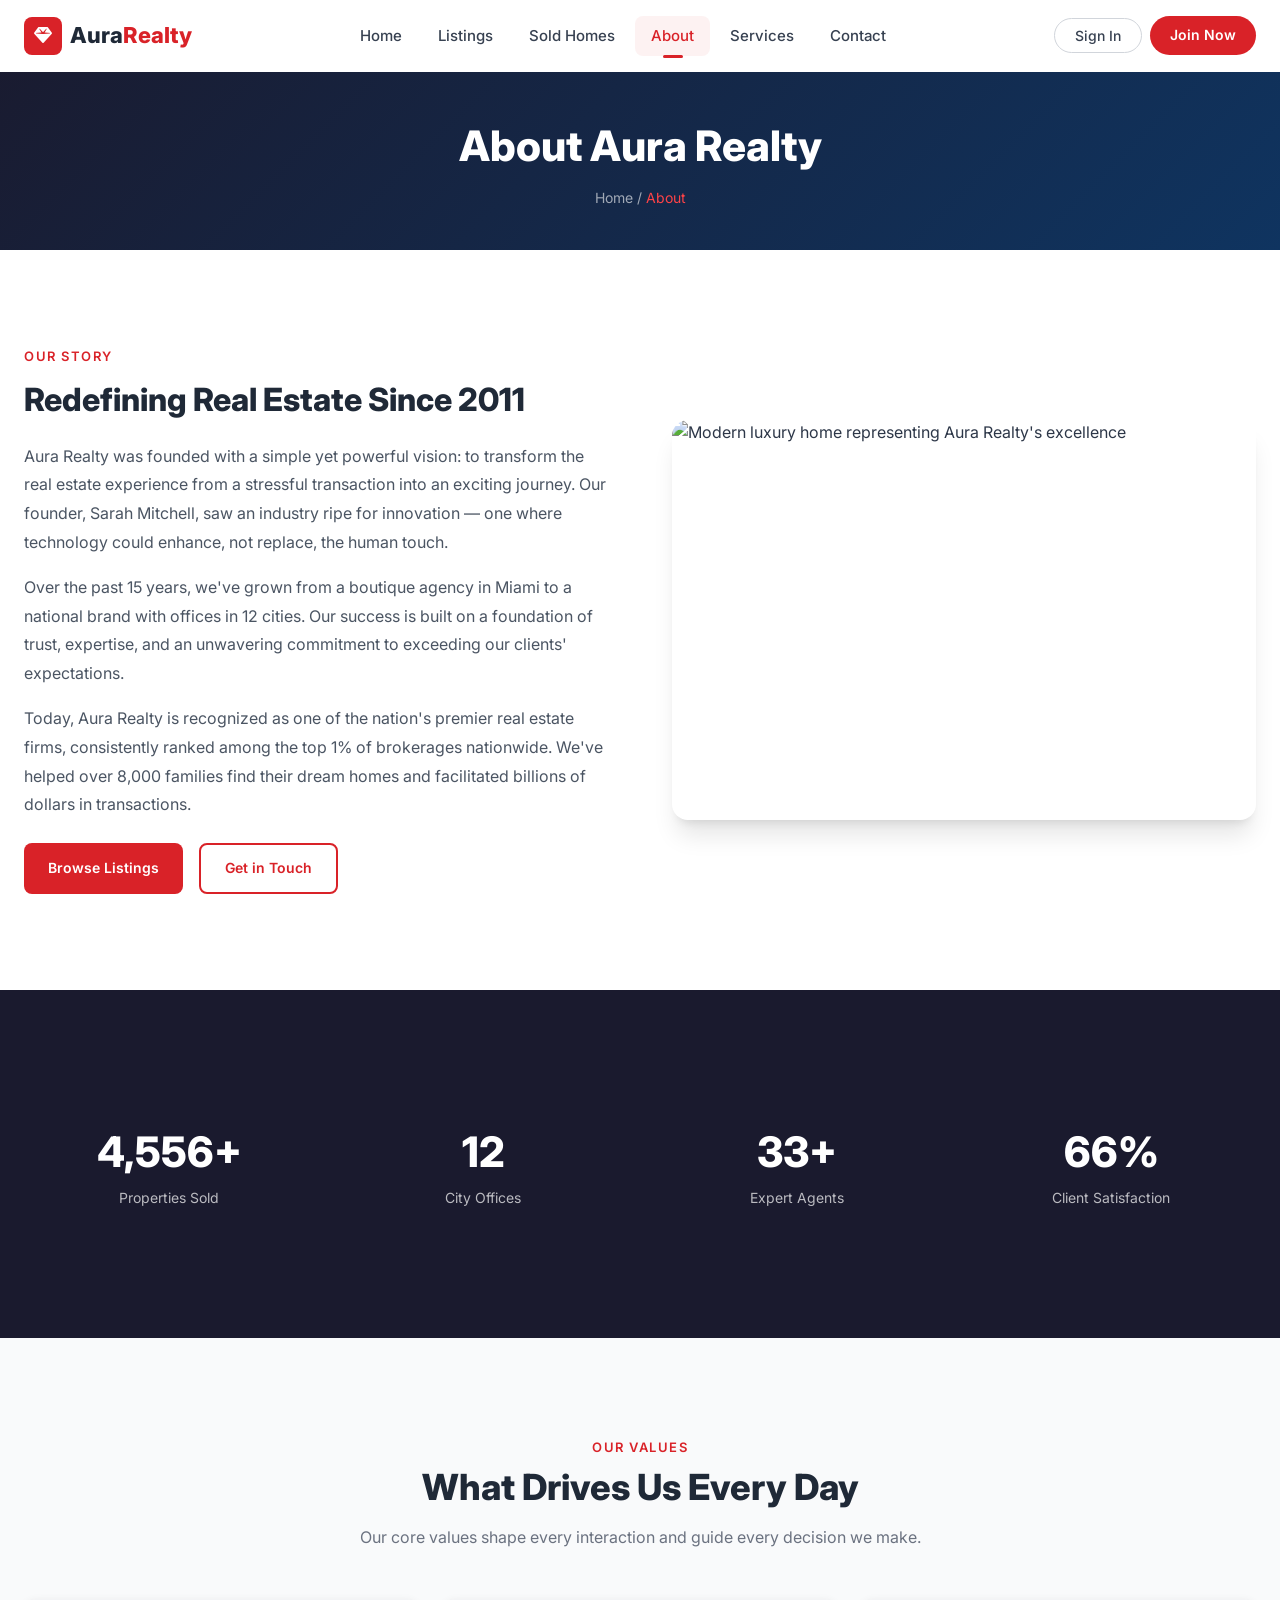
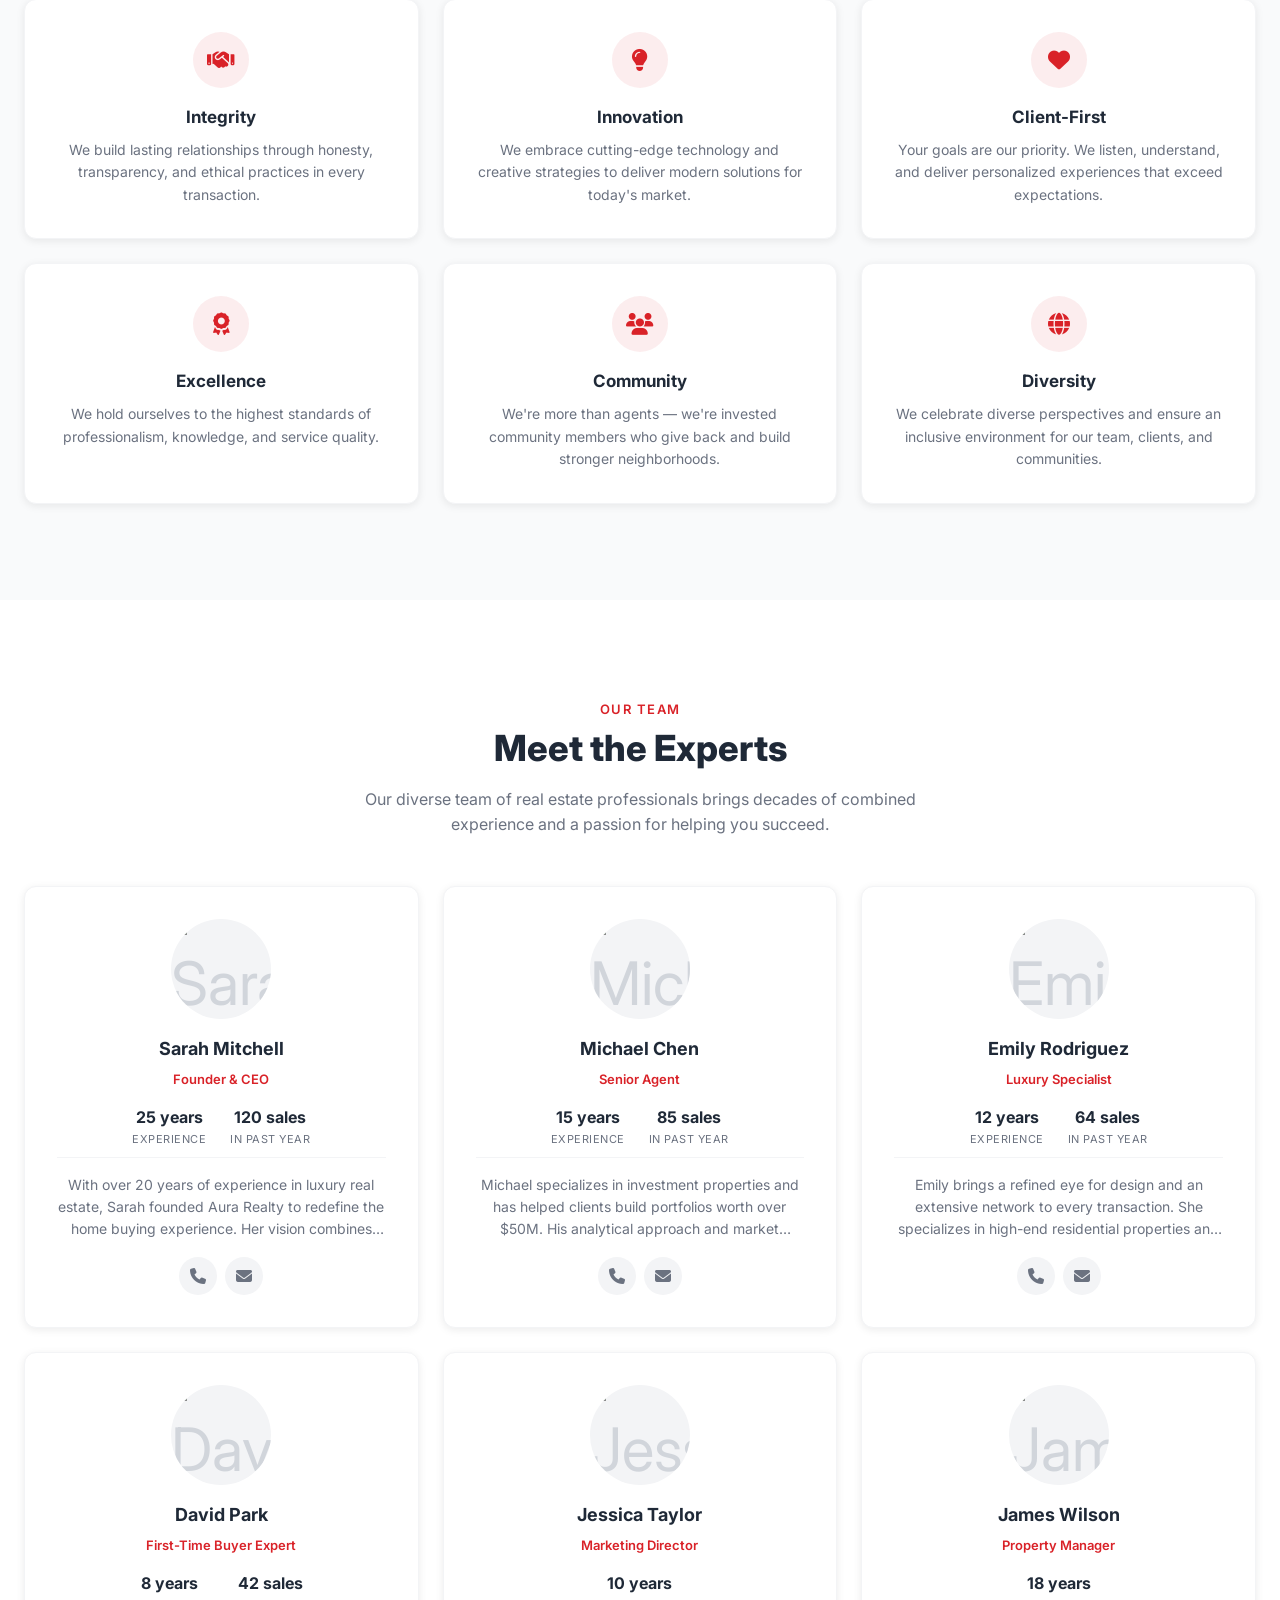
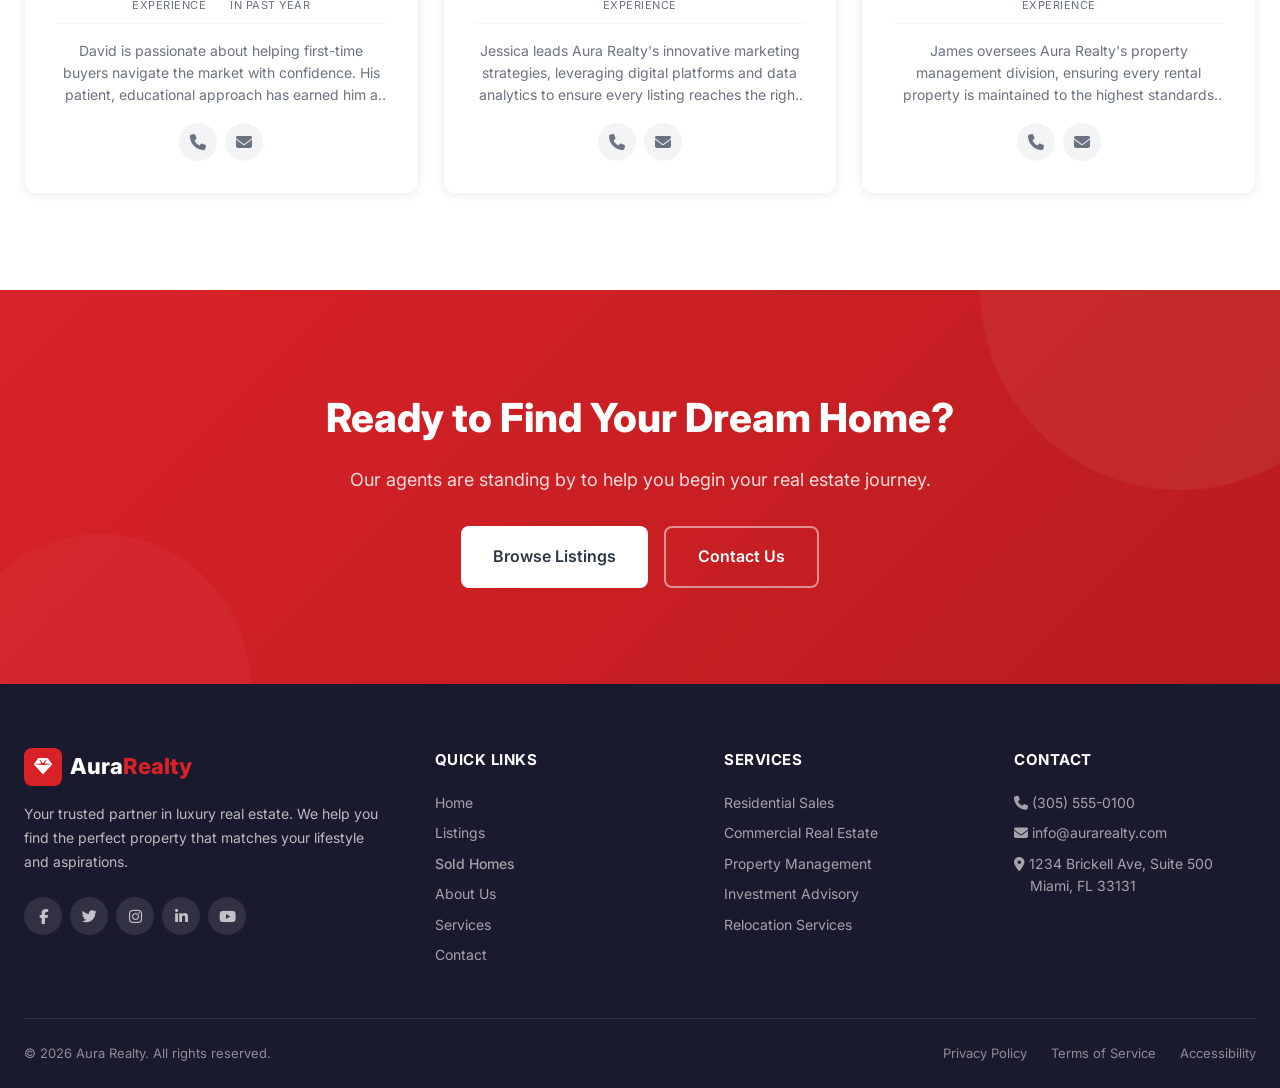
==== commit f9748992: "Fix Back Bay image, hero search tabs mobile formatting, add Sold Homes to nav and Favicon" ====
--- a/about.html
+++ b/about.html
@@ -15,6 +15,7 @@
   <link rel="stylesheet" href="https://cdnjs.cloudflare.com/ajax/libs/font-awesome/6.5.1/css/all.min.css">
 
   <!-- Stylesheet -->
+  <link rel="icon" href="images/favicon.png" type="image/png">
   <link rel="stylesheet" href="css/style.css">
 </head>
 <body>
@@ -32,6 +33,7 @@
       <nav class="nav-links" id="nav-links">
         <a href="index.html" class="nav-link">Home</a>
         <a href="listings.html" class="nav-link">Listings</a>
+        <a href="sold-homes.html" class="nav-link">Sold Homes</a>
         <a href="about.html" class="nav-link active">About</a>
         <a href="services.html" class="nav-link">Services</a>
         <a href="contact.html" class="nav-link">Contact</a>
@@ -213,6 +215,7 @@
           <h4>Quick Links</h4>
           <a href="index.html">Home</a>
           <a href="listings.html">Listings</a>
+        <a href="sold-homes.html" class="nav-link">Sold Homes</a>
           <a href="about.html">About Us</a>
           <a href="services.html">Services</a>
           <a href="contact.html">Contact</a>
--- a/css/style.css
+++ b/css/style.css
@@ -165,6 +165,16 @@
   color: var(--color-white);
 }
 
+.btn--outline.btn--white-bg {
+  border-color: var(--color-gray-300);
+  color: var(--color-gray-700);
+}
+.btn--outline.btn--white-bg:hover {
+  background: var(--color-gray-100);
+  border-color: var(--color-gray-400);
+  color: var(--color-gray-900);
+}
+
 .btn--white {
   background: var(--color-white);
   color: var(--color-gray-800);
@@ -383,11 +393,10 @@
 /* ─── Hero Section ─── */
 .hero {
   position: relative;
-  min-height: 620px;
+  min-height: 660px;
   display: flex;
   align-items: center;
   justify-content: center;
-  background: linear-gradient(135deg, var(--color-navy) 0%, #0f3460 50%, #16213e 100%);
   padding: var(--space-4xl) var(--space-lg) var(--space-3xl);
   overflow: hidden;
 }
@@ -396,15 +405,33 @@
   content: '';
   position: absolute;
   inset: 0;
-  background: url('https://images.unsplash.com/photo-1560518883-ce09059eeffa?w=1920&h=800&fit=crop') center/cover no-repeat;
-  opacity: 0.2;
+  /* Premium property background v5 */
+  background: url('../images/hero-bg-v5.jpg') center/cover no-repeat;
+  z-index: 0;
+  transform-origin: center;
+  animation: heroZoom 24s ease-in-out infinite alternate;
+}
+
+@keyframes heroZoom {
+  from { transform: scale(1.0); }
+  to   { transform: scale(1.07); }
 }
 
 .hero::after {
   content: '';
   position: absolute;
   inset: 0;
-  background: linear-gradient(180deg, rgba(26,26,46,0.6) 0%, rgba(26,26,46,0.9) 100%);
+  background: rgba(10, 10, 20, 0.35); /* Lighter dark overlay so city is clearly visible */
+  z-index: 0;
+}
+
+/* Sold Homes Hero Variant */
+.hero--sold::before {
+  background: url('https://images.unsplash.com/photo-1560518883-ce09059eeffa?w=1600&h=900&fit=crop') center/cover no-repeat;
+}
+
+.hero--sold::after {
+  background: rgba(10, 10, 20, 0.50);
 }
 
 .hero-content {
@@ -412,22 +439,29 @@
   z-index: 1;
   text-align: center;
   max-width: 800px;
+  margin: 0 auto;
 }
 
 .hero-badge {
   display: inline-flex;
   align-items: center;
   gap: var(--space-sm);
-  background: rgba(217, 34, 40, 0.15);
-  color: var(--color-primary-light);
+  background: #ffffff;
+  color: var(--color-primary-dark);
   padding: 8px 20px;
   border-radius: var(--radius-full);
-  font-size: 13px;
-  font-weight: 600;
-  margin-bottom: var(--space-lg);
-  border: 1px solid rgba(217, 34, 40, 0.3);
+  font-size: 14px;
+  font-weight: 800;
+  margin: 0 auto var(--space-lg) auto;
+  border: 1px solid rgba(255, 255, 255, 0.5);
   letter-spacing: 0.5px;
   text-transform: uppercase;
+  box-shadow: 0 4px 12px rgba(0,0,0,0.15);
+}
+
+.hero-badge i {
+  color: #ffc107;
+  font-size: 16px;
 }
 
 .hero h1 {
@@ -446,8 +480,10 @@
 }
 
 .hero p {
-  font-size: 18px;
-  color: rgba(255, 255, 255, 0.7);
+  font-size: 19px;
+  font-weight: 500;
+  color: var(--color-white);
+  text-shadow: 0 2px 4px rgba(0, 0, 0, 0.8), 0 0 10px rgba(0,0,0,0.4);
   margin-bottom: var(--space-xl);
   max-width: 600px;
   margin-left: auto;
@@ -455,43 +491,103 @@
 }
 
 /* Hero Search Box */
-.hero-search {
+.hero-search-wrapper {
+  max-width: 800px;
+  margin: 0 auto;
+}
+
+.hero-search-tabs {
+  display: flex;
+  justify-content: center;
+  gap: var(--space-md);
+  margin-bottom: var(--space-sm);
+}
+
+.hero-tab {
+  background: transparent;
+  border: none;
+  color: var(--color-white);
+  font-size: 15px;
+  font-weight: 500;
+  padding: 8px 16px;
+  cursor: pointer;
+  position: relative;
+  transition: all var(--transition-fast);
+  text-shadow: 0 1px 3px rgba(0,0,0,0.5);
+}
+
+.hero-tab:hover {
+  color: rgba(255, 255, 255, 0.9);
+}
+
+.hero-tab.active {
+  font-weight: 700;
+}
+
+.hero-tab.active::after {
+  content: '';
+  position: absolute;
+  bottom: 0px;
+  left: 50%;
+  transform: translateX(-50%);
+  width: 14px;
+  height: 3px;
+  border-radius: 2px;
   background: var(--color-white);
-  border-radius: var(--radius-lg);
-  padding: var(--space-sm);
-  box-shadow: var(--shadow-xl), 0 0 60px rgba(217, 34, 40, 0.1);
-  max-width: 720px;
-  margin: 0 auto;
-}
-
-.hero-search form {
-  display: flex;
+}
+
+/* Dynamic Hero Panels */
+.hero-panels-container {
+  position: relative;
+  min-height: 70px;
+}
+
+.hero-pane {
+  display: none;
+  animation: fadeIn 0.3s ease;
+}
+
+.hero-pane.active {
+  display: block;
+}
+
+@keyframes fadeIn {
+  from { opacity: 0; transform: translateY(5px); }
+  to { opacity: 1; transform: translateY(0); }
+}
+
+/* Base Form Styling (Replaces old .hero-search) */
+.hero-pane-form {
+  background: var(--color-white);
+  border-radius: var(--radius-full);
+  padding: 8px 8px 8px 24px;
+  box-shadow: 0 12px 40px rgba(0, 0, 0, 0.25), 0 0 1px rgba(0,0,0,0.1);
+  border: 1px solid rgba(255,255,255,0.2);
+  width: 100%;
+}
+
+.hero-pane-input-group {
+  display: flex;
+  align-items: center;
   gap: var(--space-sm);
-  align-items: center;
-}
-
-.hero-search__input {
+}
+
+.hero-pane-input {
+  display: flex;
+  align-items: center;
+  gap: var(--space-sm);
+}
+
+.hero-pane-input.flex-grow {
   flex: 1;
-  display: flex;
-  align-items: center;
-  gap: var(--space-sm);
-  padding: 12px 16px;
-  background: var(--color-gray-50);
-  border-radius: var(--radius-md);
-  border: 1.5px solid var(--color-gray-200);
-  transition: border-color var(--transition-fast);
-}
-
-.hero-search__input:focus-within {
-  border-color: var(--color-primary);
-}
-
-.hero-search__input i {
+}
+
+.hero-pane-input i {
   color: var(--color-gray-400);
   font-size: 18px;
 }
 
-.hero-search__input input {
+.hero-pane-input input {
   width: 100%;
   border: none;
   background: transparent;
@@ -500,27 +596,98 @@
   color: var(--color-gray-800);
 }
 
-.hero-search__input input::placeholder {
+.hero-pane-input input::placeholder {
   color: var(--color-gray-400);
 }
 
-.hero-search__select {
-  padding: 14px 16px;
-  border: 1.5px solid var(--color-gray-200);
-  border-radius: var(--radius-md);
-  background: var(--color-gray-50);
-  color: var(--color-gray-600);
+.hero-pane-divider {
+  width: 1px;
+  height: 24px;
+  background: var(--color-gray-200);
+  margin: 0 var(--space-xs);
+}
+
+.hero-pane-select select {
+  border: none;
+  background: transparent;
+  color: var(--color-gray-700);
   font-size: 14px;
+  font-weight: 500;
+  outline: none;
   cursor: pointer;
-  outline: none;
-  appearance: auto;
-  min-width: 140px;
-}
-
-.hero-search .btn {
-  padding: 14px 28px;
-  border-radius: var(--radius-md);
-  font-size: 15px;
+  padding: 8px 4px;
+  -webkit-appearance: none;
+  appearance: none;
+}
+
+.hero-pane-form .btn--icon {
+  width: 48px;
+  height: 48px;
+  padding: 0;
+  border-radius: 50%;
+  font-size: 18px;
+  display: flex;
+  align-items: center;
+  justify-content: center;
+  flex-shrink: 0;
+}
+
+/* Specific Panel Layouts */
+.hero-pane-content-box {
+  background: var(--color-white);
+  border-radius: var(--radius-lg);
+  padding: var(--space-lg) var(--space-xl);
+  box-shadow: 0 12px 40px rgba(0, 0, 0, 0.25);
+  display: flex;
+  align-items: center;
+  justify-content: space-between;
+  gap: var(--space-lg);
+  text-align: left;
+}
+
+.hero-pane-content-box.center-aligned {
+  flex-direction: column;
+  text-align: center;
+  justify-content: center;
+}
+
+.hero-pane-text-area h3 {
+  color: var(--color-gray-900);
+  font-size: 18px;
+  font-weight: 700;
+  margin-bottom: 4px;
+}
+
+.hero-pane-text-area p {
+  color: var(--color-gray-500);
+  font-size: 14px;
+  margin: 0;
+}
+
+.hero-pane-content-box.center-aligned h3 {
+  font-size: 20px;
+  color: var(--color-gray-900);
+}
+
+.hero-pane-action-area {
+  display: flex;
+  gap: var(--space-sm);
+}
+
+.hero-pane-form.inline-flex-form {
+  padding: 4px;
+  width: auto;
+  min-width: 380px;
+}
+
+.hero-pane-form.simple-input-form {
+  padding: 4px;
+}
+
+.hero-pane-form.inline-flex-form .btn,
+.hero-pane-form.simple-input-form .btn {
+  border-radius: var(--radius-full);
+  padding: 10px 20px;
 }
 
 /* Hero Stats */
@@ -539,18 +706,18 @@
 }
 
 .hero-stat__number {
-  font-size: 36px;
+  font-size: 38px;
   font-weight: 800;
   display: block;
-  background: linear-gradient(135deg, #fff, rgba(255,255,255,0.8));
-  -webkit-background-clip: text;
-  -webkit-text-fill-color: transparent;
-  background-clip: text;
+  color: var(--color-white);
+  text-shadow: 0 2px 6px rgba(0, 0, 0, 0.7);
 }
 
 .hero-stat__label {
-  font-size: 14px;
-  color: rgba(255, 255, 255, 0.6);
+  font-size: 15px;
+  font-weight: 600;
+  color: var(--color-white);
+  text-shadow: 0 1px 4px rgba(0, 0, 0, 0.8);
   margin-top: 4px;
 }
 
@@ -913,9 +1080,23 @@
 }
 
 .testimonial-avatar {
+  width: 48px;
+  height: 48px;
+  border-radius: var(--radius-full);
+  background: var(--color-gray-100);
+  color: var(--color-gray-300);
+  display: flex;
+  align-items: center;
+  justify-content: center;
   font-size: 42px;
-  color: var(--color-gray-300);
-  line-height: 1;
+  overflow: hidden;
+  flex-shrink: 0;
+}
+
+.testimonial-avatar img {
+  width: 100%;
+  height: 100%;
+  object-fit: cover;
 }
 
 .testimonial-card__author strong {
@@ -1799,8 +1980,23 @@
 }
 
 .agent-avatar {
+  width: 56px;
+  height: 56px;
+  border-radius: var(--radius-full);
+  background: var(--color-gray-100);
+  color: var(--color-gray-300);
+  display: flex;
+  align-items: center;
+  justify-content: center;
   font-size: 48px;
-  color: var(--color-gray-300);
+  overflow: hidden;
+  flex-shrink: 0;
+}
+
+.agent-avatar img {
+  width: 100%;
+  height: 100%;
+  object-fit: cover;
 }
 
 .agent-info {
@@ -1959,6 +2155,13 @@
   font-size: 60px;
   color: var(--color-gray-300);
   overflow: hidden;
+  flex-shrink: 0;
+}
+
+.team-card__photo img {
+  width: 100%;
+  height: 100%;
+  object-fit: cover;
 }
 
 .team-card h3 {
@@ -1976,11 +2179,42 @@
   margin-bottom: var(--space-md);
 }
 
-.team-card p {
+.team-card__stats {
+  display: flex;
+  justify-content: center;
+  gap: var(--space-lg);
+  margin-bottom: var(--space-md);
+  padding-bottom: var(--space-sm);
+  border-bottom: 1px solid var(--color-gray-100);
+}
+
+.team-card__stats div {
+  text-align: center;
+  display: flex;
+  flex-direction: column;
+}
+
+.team-card__stats strong {
+  font-size: 16px;
+  color: var(--color-gray-900);
+}
+
+.team-card__stats span {
+  font-size: 11px;
+  text-transform: uppercase;
+  color: var(--color-gray-500);
+  letter-spacing: 0.5px;
+}
+
+.team-card__bio {
   font-size: 14px;
   color: var(--color-gray-500);
   line-height: 1.6;
   margin-bottom: var(--space-md);
+  display: -webkit-box;
+  -webkit-line-clamp: 3;
+  -webkit-box-orient: vertical;
+  overflow: hidden;
 }
 
 .team-card__contact {
@@ -2285,6 +2519,468 @@
   border-radius: var(--radius-lg);
   margin-top: var(--space-lg);
   overflow: hidden;
+}
+
+/* ─────────────────────────────────────────────
+   SPLIT SECTIONS — Savills-Inspired Layout
+   ───────────────────────────────────────────── */
+
+/**
+ * Outer wrapper
+ * Each split section is a full-width flex row.
+ * Panels are 50/50, image side and text side.
+ */
+.split-section {
+  display: flex;
+  align-items: stretch;
+  min-height: 540px;
+  overflow: hidden;
+  margin-bottom: var(--space-3xl);
+}
+
+.split-section:last-of-type {
+  margin-bottom: 0;
+}
+
+/* Alternating dark background variant */
+.split-section--dark {
+  background: var(--color-navy);
+}
+
+/* Light background variant */
+.split-section--light {
+  background: var(--color-white);
+}
+
+/* ── Panels ── */
+.split-section__panel {
+  flex: 1;
+  display: flex;
+  align-items: center;
+}
+
+/* Text panel — padding and max content width */
+.split-section__panel--text {
+  padding: 80px 64px;
+  flex-direction: column;
+  align-items: flex-start;
+  justify-content: center;
+}
+
+/* Image panel — no padding, image fills container */
+.split-section__panel--image {
+  position: relative;
+  overflow: hidden;
+  background: var(--color-gray-100);
+}
+
+/* ── Image Stack (layered images effect) ── */
+.split-img-stack {
+  position: relative;
+  width: 100%;
+  height: 100%;
+  min-height: 500px;
+}
+
+/* Primary large image */
+.split-img-primary {
+  position: relative;
+  width: 100%;
+  height: 100%;
+  min-height: 500px;
+  overflow: hidden;
+}
+
+.split-img-primary img {
+  width: 100%;
+  height: 100%;
+  object-fit: cover;
+  display: block;
+  transition: transform 0.7s ease;
+}
+
+.split-img-primary:hover img {
+  transform: scale(1.04);
+}
+
+/**
+ * Stat overlay badge — like Savills "OVER 170 YEARS OF ADVICE"
+ * Dark semi-transparent panel bottom-left of image
+ */
+.split-img-overlay {
+  position: absolute;
+  bottom: 0;
+  left: 0;
+  width: 55%;
+  background: rgba(26, 26, 46, 0.88);
+  backdrop-filter: blur(6px);
+  padding: 28px 28px 32px;
+  display: flex;
+  flex-direction: column;
+  gap: 6px;
+  border-top: 4px solid var(--color-primary);
+}
+
+/* Accent variant (red/primary colored top border highlight) */
+.split-img-overlay--accent {
+  border-top-color: var(--color-primary);
+  background: rgba(217, 34, 40, 0.88);
+}
+
+.split-overlay__number {
+  font-family: var(--font-display);
+  font-size: clamp(40px, 5vw, 64px);
+  font-weight: 800;
+  line-height: 1;
+  color: var(--color-white);
+}
+
+.split-overlay__number sup {
+  font-size: 0.45em;
+  vertical-align: super;
+}
+
+.split-overlay__label {
+  font-size: 13px;
+  font-weight: 600;
+  color: rgba(255, 255, 255, 0.8);
+  text-transform: uppercase;
+  letter-spacing: 1.2px;
+  line-height: 1.5;
+}
+
+/**
+ * Floating secondary image tile
+ * Positioned bottom-right, partially overlapping the primary image
+ */
+.split-img-float {
+  position: absolute;
+  bottom: 32px;
+  right: -24px;
+  width: 44%;
+  border-radius: var(--radius-lg);
+  overflow: hidden;
+  box-shadow: 0 20px 50px rgba(0, 0, 0, 0.25);
+  border: 4px solid var(--color-white);
+  transition: transform 0.5s ease, box-shadow 0.5s ease;
+  /* staggered entrance delay via CSS custom property */
+  transition-delay: var(--delay, 0s);
+  z-index: 2;
+}
+
+.split-img-float:hover {
+  transform: translateY(-6px);
+  box-shadow: 0 28px 60px rgba(0, 0, 0, 0.3);
+}
+
+.split-img-float img {
+  width: 100%;
+  height: 100%;
+  object-fit: cover;
+  display: block;
+}
+
+/* Bottom variant — anchors float tile to bottom-right differently */
+.split-img-float--bottom {
+  bottom: 24px;
+  right: -20px;
+}
+
+/* Reversed stack — float tile moves to bottom-left */
+.split-img-stack--reverse .split-img-float {
+  right: auto;
+  left: -24px;
+}
+
+/* ── Text Content ── */
+
+/* Small uppercase tag above the heading */
+.split-tag {
+  display: inline-block;
+  font-size: 12px;
+  font-weight: 700;
+  text-transform: uppercase;
+  letter-spacing: 2px;
+  color: var(--color-primary);
+  margin-bottom: 14px;
+}
+
+/* Section heading */
+.split-title {
+  font-family: var(--font-display);
+  font-size: clamp(28px, 3.2vw, 42px);
+  font-weight: 800;
+  line-height: 1.15;
+  color: var(--color-gray-900);
+  margin-bottom: 16px;
+}
+
+/* Dark panel overrides */
+.split-section--dark .split-title {
+  color: var(--color-white);
+}
+
+/* Thin red rule under the heading — like Savills's underline accent */
+.split-rule {
+  width: 40px;
+  height: 3px;
+  background: var(--color-primary);
+  margin-bottom: 20px;
+  border-radius: 2px;
+  transition: width 0.4s ease;
+}
+
+.split-section__panel--text:hover .split-rule {
+  width: 72px;
+}
+
+/* Body copy */
+.split-desc {
+  font-size: 15px;
+  line-height: 1.8;
+  color: var(--color-gray-600);
+  max-width: 460px;
+  margin-bottom: 28px;
+}
+
+.split-section--dark .split-desc {
+  color: rgba(255, 255, 255, 0.7);
+}
+
+/**
+ * Arrow CTA link — like "EXPLORE OUR LATEST RESEARCH ›"
+ * Uppercase text with animated arrow on hover
+ */
+.split-cta {
+  display: inline-flex;
+  align-items: center;
+  gap: 8px;
+  font-size: 13px;
+  font-weight: 700;
+  text-transform: uppercase;
+  letter-spacing: 1.2px;
+  color: var(--color-primary);
+  text-decoration: none;
+  padding-bottom: 4px;
+  border-bottom: 2px solid var(--color-primary);
+  transition: gap 0.25s ease, color 0.25s ease;
+}
+
+.split-cta:hover {
+  gap: 14px;
+  color: var(--color-primary-dark);
+}
+
+.split-cta i {
+  font-size: 12px;
+  transition: transform 0.25s ease;
+}
+
+.split-cta:hover i {
+  transform: translateX(4px);
+}
+
+.split-section--dark .split-cta {
+  color: var(--color-white);
+  border-bottom-color: var(--color-white);
+}
+
+.split-section--dark .split-cta:hover {
+  color: rgba(255, 255, 255, 0.75);
+}
+
+/**
+ * Agent portrait — squircle style with white border
+ * Sits above the stats row in the dark "Why Choose Us" panel
+ */
+.split-agent-portrait {
+  display: flex;
+  align-items: center;
+  gap: 16px;
+  margin-bottom: 24px;
+}
+
+.split-agent-portrait img {
+  /* Squircle: large border-radius for rounded-square look */
+  width: 72px;
+  height: 72px;
+  border-radius: 22px;
+  object-fit: cover;
+  border: 2px solid rgba(255, 255, 255, 0.85);
+  box-shadow: 0 4px 20px rgba(0, 0, 0, 0.35);
+  flex-shrink: 0;
+  transition: transform 0.3s ease, box-shadow 0.3s ease;
+}
+
+.split-agent-portrait:hover img {
+  transform: scale(1.05);
+  box-shadow: 0 8px 28px rgba(0, 0, 0, 0.45);
+}
+
+.split-agent-info {
+  display: flex;
+  flex-direction: column;
+  gap: 3px;
+}
+
+.split-agent-info strong {
+  font-size: 15px;
+  font-weight: 700;
+  color: var(--color-white);
+  letter-spacing: 0.2px;
+}
+
+.split-agent-info span {
+  font-size: 12px;
+  color: rgba(255, 255, 255, 0.55);
+  letter-spacing: 0.3px;
+}
+
+/**
+ * Stats row — mirrors Savills "42,000 people / 70 countries"
+ * Three compact stat blocks in a flex row
+ */
+.split-stats {
+  display: flex;
+  gap: 32px;
+  margin-bottom: 32px;
+  padding: 20px 0;
+  border-top: 1px solid rgba(255, 255, 255, 0.12);
+  border-bottom: 1px solid rgba(255, 255, 255, 0.12);
+  flex-wrap: wrap;
+}
+
+
+.split-stat {
+  display: flex;
+  flex-direction: column;
+  gap: 4px;
+}
+
+.split-stat__number {
+  font-size: 30px;
+  font-weight: 800;
+  color: var(--color-white);
+  line-height: 1;
+}
+
+.split-stat__number sup {
+  font-size: 0.5em;
+  vertical-align: super;
+}
+
+.split-stat__label {
+  font-size: 11px;
+  text-transform: uppercase;
+  letter-spacing: 1px;
+  color: rgba(255, 255, 255, 0.55);
+}
+
+/**
+ * Checklist — bulleted feature list in Section 3
+ */
+.split-checklist {
+  list-style: none;
+  padding: 0;
+  margin: 0 0 28px;
+  display: flex;
+  flex-direction: column;
+  gap: 10px;
+}
+
+.split-checklist li {
+  display: flex;
+  align-items: flex-start;
+  gap: 10px;
+  font-size: 14px;
+  color: var(--color-gray-600);
+  line-height: 1.5;
+}
+
+.split-checklist i {
+  color: var(--color-primary);
+  font-size: 16px;
+  margin-top: 1px;
+  flex-shrink: 0;
+}
+
+/* ── Split Section Responsive ── */
+
+/* Tablet: stack panels vertically */
+@media (max-width: 900px) {
+  .split-section {
+    flex-direction: column;
+    min-height: auto;
+  }
+
+  /* On dark section, image goes on top */
+  .split-section--dark {
+    flex-direction: column-reverse;
+  }
+
+  .split-img-stack {
+    min-height: 340px;
+  }
+
+  .split-img-primary {
+    min-height: 320px;
+  }
+
+  .split-img-overlay {
+    width: 60%;
+    padding: 20px;
+  }
+
+  .split-img-float {
+    width: 38%;
+    right: 12px;
+    bottom: 16px;
+  }
+
+  .split-img-stack--reverse .split-img-float {
+    right: 12px;
+    left: auto;
+  }
+
+  .split-section__panel--text {
+    padding: 48px 32px;
+  }
+
+  .split-stats {
+    gap: 20px;
+  }
+}
+
+/* Mobile */
+@media (max-width: 540px) {
+  .split-img-float {
+    display: none; /* hide floating tile to avoid clutter */
+  }
+
+  .split-img-overlay {
+    width: 80%;
+    padding: 16px;
+  }
+
+  .split-overlay__number {
+    font-size: 36px;
+  }
+
+  .split-section__panel--text {
+    padding: 36px 20px;
+  }
+
+  .split-title {
+    font-size: 26px;
+  }
+
+  .split-stats {
+    gap: 16px;
+  }
+
+  .split-stat__number {
+    font-size: 24px;
+  }
 }
 
 /* ─── Scroll Animations ─── */
@@ -2387,15 +3083,164 @@
     display: block;
   }
 
-  .filter-toggle {
-    display: flex;
-    align-items: center;
-    gap: var(--space-sm);
-  }
-}
-
-/* Mobile */
+/* ─── App Download Section V2 (Refined Compact Banner) ─── */
+/* ─── Compact App Download Banner (Static Image) ─── */
+.app-download-banner {
+  width: 100%;
+  display: flex;
+  justify-content: center; /* Center horizontally */
+  align-items: center;     /* Center vertically */
+  overflow: hidden;
+  border-top: 1px solid var(--color-gray-200);
+  background-color: #f8f9fa; /* Matches the banner background exactly */
+  min-height: 120px;         /* Ensures a consistent horizontal strip height */
+  margin-bottom: var(--space-4xl);
+}
+
+.app-download-banner img {
+  max-width: 100%;
+  height: auto;
+  display: block;
+}
+
+/* ─── Sold Homes Page ─── */
+.sold-hero {
+  background: linear-gradient(135deg, var(--color-navy) 0%, #2d1b69 100%);
+  padding: calc(var(--header-height) + 60px) 0 60px;
+  text-align: center;
+}
+
+.sold-hero__content h1 {
+  font-size: clamp(28px, 4vw, 44px);
+  font-weight: 800;
+  color: var(--color-white);
+  margin-bottom: var(--space-md);
+}
+
+.sold-hero__content p {
+  color: rgba(255,255,255,0.7);
+  font-size: 17px;
+  max-width: 600px;
+  margin: 0 auto;
+}
+
+.sold-hero .section-header__tag {
+  color: #a78bfa;
+  border: 1px solid rgba(167,139,250,0.3);
+  background: rgba(167,139,250,0.1);
+  padding: 6px 16px;
+  border-radius: var(--radius-full);
+  display: inline-flex;
+  align-items: center;
+  gap: 6px;
+  margin-bottom: var(--space-md);
+}
+
+.preapproval-banner {
+  display: flex;
+  align-items: center;
+  gap: var(--space-3xl);
+  background: var(--color-white);
+  border-radius: var(--radius-xl);
+  overflow: hidden;
+  box-shadow: var(--shadow-lg);
+}
+
+.preapproval-banner__image {
+  flex: 0 0 40%;
+}
+
+.preapproval-banner__image img {
+  width: 100%;
+  height: 100%;
+  object-fit: cover;
+  min-height: 320px;
+}
+
+.preapproval-banner__content {
+  flex: 1;
+  padding: var(--space-2xl) var(--space-2xl) var(--space-2xl) 0;
+}
+
+.preapproval-banner__content h2 {
+  font-size: 28px;
+  font-weight: 800;
+  color: var(--color-gray-900);
+  margin-bottom: var(--space-md);
+}
+
+.preapproval-banner__content p {
+  color: var(--color-gray-600);
+  margin-bottom: var(--space-lg);
+}
+
+.preapproval-banner__content .split-checklist {
+  margin-bottom: var(--space-xl);
+}
+
+.local-info-grid {
+  display: grid;
+  grid-template-columns: repeat(3, 1fr);
+  gap: var(--space-xl);
+}
+
+.local-info-card {
+  background: var(--color-white);
+  border: 1px solid var(--color-gray-200);
+  border-radius: var(--radius-lg);
+  padding: var(--space-xl);
+  transition: all var(--transition-base);
+}
+
+.local-info-card:hover {
+  transform: translateY(-4px);
+  box-shadow: var(--shadow-lg);
+  border-color: transparent;
+}
+
+.local-info-card__icon {
+  width: 56px;
+  height: 56px;
+  border-radius: var(--radius-lg);
+  background: rgba(217, 34, 40, 0.08);
+  display: flex;
+  align-items: center;
+  justify-content: center;
+  font-size: 24px;
+  color: var(--color-primary);
+  margin-bottom: var(--space-lg);
+}
+
+.local-info-card h3 {
+  font-size: 18px;
+  font-weight: 700;
+  color: var(--color-gray-900);
+  margin-bottom: var(--space-sm);
+}
+
+.local-info-card p {
+  color: var(--color-gray-500);
+  font-size: 14px;
+  margin-bottom: var(--space-md);
+}
+
 @media (max-width: 768px) {
+  .preapproval-banner {
+    flex-direction: column;
+  }
+  .preapproval-banner__image {
+    flex: none;
+    width: 100%;
+  }
+  .preapproval-banner__content {
+    padding: var(--space-xl);
+  }
+  .local-info-grid {
+    grid-template-columns: 1fr;
+  }
+}
+
+
   :root {
     --header-height: 64px;
   }
@@ -2441,11 +3286,40 @@
     font-size: 16px;
   }
 
-  .hero-search form {
+  .hero-pane-form {
+    border-radius: var(--radius-lg);
+    padding: var(--space-sm);
+  }
+
+  .hero-pane-input-group {
+    flex-wrap: wrap;
+  }
+
+  .hero-pane-divider {
+    display: none;
+  }
+
+  .hero-pane-select {
+    width: 100%;
+  }
+
+  .hero-pane-content-box {
     flex-direction: column;
-  }
-
-  .hero-search__select {
+    text-align: center;
+    gap: var(--space-md);
+  }
+
+  .hero-pane-action-area {
+    flex-direction: column;
+    width: 100%;
+  }
+
+  .hero-pane-action-area .btn {
+    width: 100%;
+  }
+
+  .hero-pane-form.inline-flex-form {
+    min-width: auto;
     width: 100%;
   }
 
@@ -2515,8 +3389,23 @@
     grid-template-columns: repeat(3, 1fr);
   }
 
-  .hero-search {
+  .hero-pane-form {
     padding: var(--space-xs);
+  }
+
+  .hero-search-tabs {
+    flex-wrap: nowrap;
+    overflow-x: auto;
+    justify-content: flex-start;
+    padding-bottom: 8px;
+    -webkit-overflow-scrolling: touch;
+    scrollbar-width: none;
+  }
+  .hero-search-tabs::-webkit-scrollbar {
+    display: none;
+  }
+  .hero-tab {
+    flex-shrink: 0;
   }
 
   .header-actions .auth-login-btn,
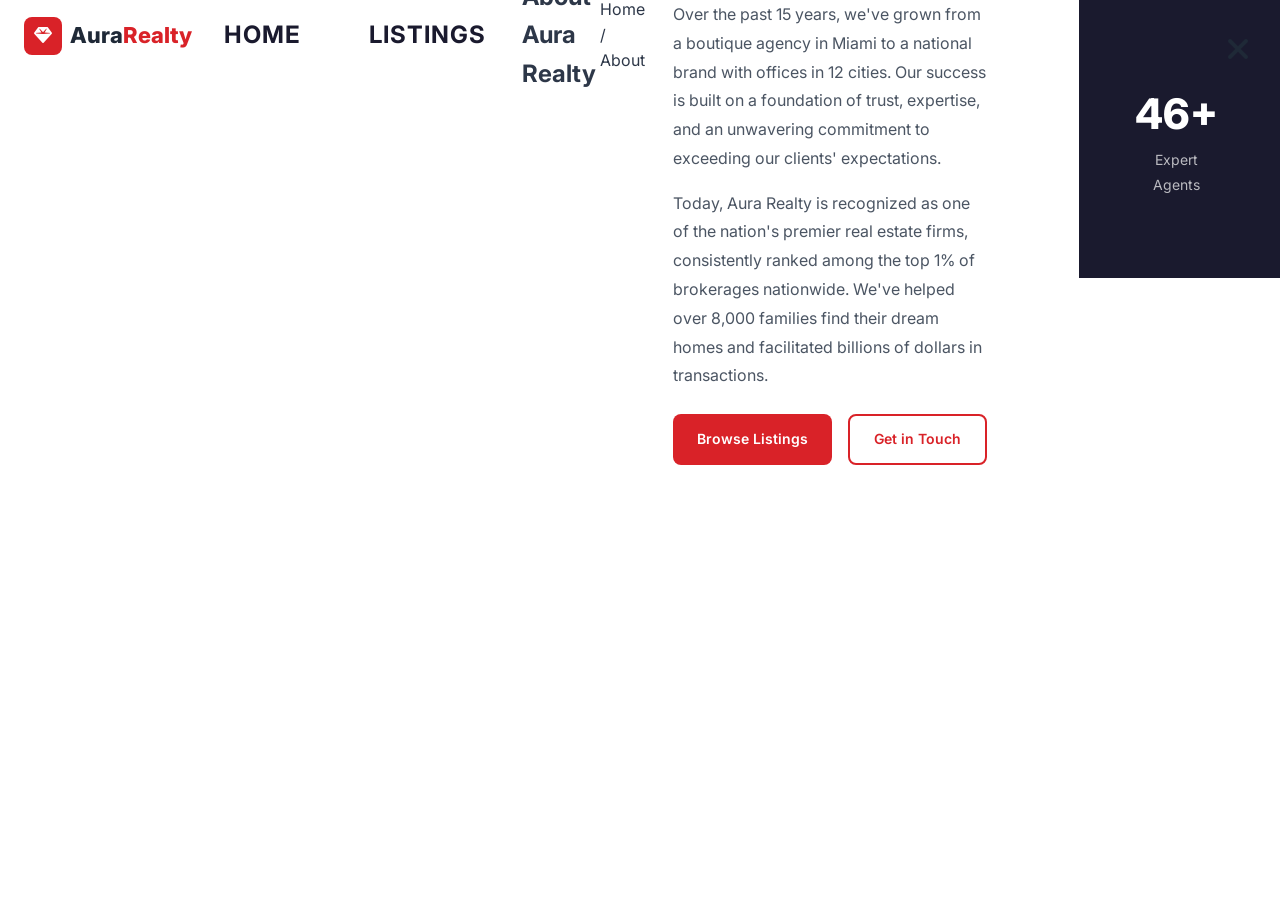
==== commit 1dcb585d: "Fix blank mobile menu and resolve header duplications" ====
--- a/about.html
+++ b/about.html
@@ -31,33 +31,11 @@
       </a>
 
       <nav class="nav-links" id="nav-links">
+        <button class="mobile-menu-close" aria-label="Close menu">
+          <i class="fas fa-times"></i>
+        </button>
         <a href="index.html" class="nav-link">Home</a>
         <a href="listings.html" class="nav-link">Listings</a>
-        <a href="sold-homes.html" class="nav-link">Sold Homes</a>
-        <a href="about.html" class="nav-link active">About</a>
-        <a href="services.html" class="nav-link">Services</a>
-        <a href="contact.html" class="nav-link">Contact</a>
-      </nav>
-
-      <div class="header-actions">
-        <button class="auth-login-btn" data-open-modal="login-modal">Sign In</button>
-        <a href="#" class="btn btn--primary btn--sm auth-register-btn" data-open-modal="register-modal">Join Now</a>
-        <div class="auth-user-menu">
-          <i class="fas fa-user-circle"></i>
-          <span class="auth-user-name"></span>
-          <a href="#" class="auth-logout-btn">Logout</a>
-        </div>
-        <button class="mobile-toggle" id="mobile-toggle" aria-label="Toggle menu">
-          <i class="fas fa-bars"></i>
-        </button>
-      </div>
-    </div>
-  </header>
-
-  <!-- ================================================================
-       PAGE HEADER
-       ================================================================ -->
-  <section class="page-header">
     <h1>About Aura Realty</h1>
     <div class="breadcrumb">
       <a href="index.html">Home</a> / <span>About</span>
--- a/css/style.css
+++ b/css/style.css
@@ -1172,6 +1172,7 @@
   text-align: center;
   position: relative;
   overflow: hidden;
+  margin-top: var(--space-lg); /* Small margin as requested */
 }
 
 .cta-section::before {
@@ -3088,13 +3089,15 @@
 .app-download-banner {
   width: 100%;
   display: flex;
-  justify-content: center; /* Center horizontally */
-  align-items: center;     /* Center vertically */
+  justify-content: center;
+  align-items: center;
   overflow: hidden;
   border-top: 1px solid var(--color-gray-200);
-  background-color: #f8f9fa; /* Matches the banner background exactly */
-  min-height: 120px;         /* Ensures a consistent horizontal strip height */
-  margin-bottom: var(--space-4xl);
+  border-bottom: 1px solid var(--color-gray-200);
+  background-color: #f8f9fa;
+  min-height: 120px;
+  /* Adjusted for a smaller, symmetrical gap */
+  margin: var(--space-lg) 0;
 }
 
 .app-download-banner img {
@@ -3242,76 +3245,212 @@
 
 
   :root {
-    --header-height: 64px;
+    --header-height: 56px;
+  }
+
+  /* Fix header overlap by hiding auth buttons on very small screens */
+  .header-actions .auth-login-btn,
+  .header-actions .auth-register-btn {
+    display: none !important;
+  }
+
+  .site-header {
+    padding: 8px 0;
+  }
+
+  .logo-icon {
+    width: 32px;
+    height: 32px;
+    font-size: 16px;
+  }
+
+  .logo-text {
+    font-size: 18px;
   }
 
   .mobile-toggle {
     display: block;
-  }
-
-  .nav-links {
-    display: none;
-    position: fixed;
-    top: 0;
-    left: 0;
-    right: 0;
-    bottom: 0;
+    font-size: 20px;
+  }
+
     background: var(--color-white);
     flex-direction: column;
     align-items: center;
     justify-content: center;
-    gap: var(--space-md);
-    z-index: 5;
+    gap: var(--space-xl);
+    z-index: 5000;
+    opacity: 0;
+    pointer-events: none;
+    transition: all 0.3s cubic-bezier(0.4, 0, 0.2, 1);
+    transform: translateY(-20px);
   }
 
   .nav-links.active {
     display: flex;
+    opacity: 1;
+    pointer-events: auto;
+    transform: translateY(0);
   }
 
   .nav-link {
-    font-size: 20px;
-    padding: 12px 24px;
-  }
-
+    font-size: 24px;
+    font-weight: 700;
+    padding: var(--space-md) var(--space-xl);
+    color: var(--color-navy) !important;
+    opacity: 1 !important;
+    text-transform: uppercase;
+    letter-spacing: 1px;
+    border-radius: var(--radius-lg);
+    transition: all 0.2s ease;
+    background: transparent !important;
+  }
+
+  .nav-link:active {
+    background: rgba(0,0,0,0.05) !important;
+  }
+
+  .nav-link.active {
+    color: var(--color-primary) !important;
+  }
+
+  .mobile-menu-close {
+    display: block !important;
+    position: absolute;
+    top: 20px;
+    right: 20px;
+    background: none;
+    border: none;
+    font-size: 32px;
+    color: var(--color-gray-900);
+    padding: 10px;
+    cursor: pointer;
+    z-index: 5001;
+  }
+
+  /* ─── Mobile Hero Overhaul ─── */
   .hero {
-    min-height: 550px;
-    padding: calc(var(--header-height) + 40px) var(--space-md) var(--space-xl);
+    min-height: auto;
+    padding: calc(var(--header-height) + 20px) 0 40px;
   }
 
   .hero h1 {
-    font-size: 28px;
+    font-size: 26px;
+    line-height: 1.2;
+    margin-bottom: var(--space-sm);
   }
 
   .hero p {
-    font-size: 16px;
-  }
-
+    font-size: 15px;
+    line-height: 1.4;
+    margin-bottom: var(--space-lg);
+    opacity: 0.9;
+  }
+
+  .hero-badge {
+    padding: 4px 12px;
+    font-size: 11px;
+    margin-bottom: var(--space-md);
+  }
+
+  /* Realtor.com style tabs: flat text + underline */
+  .hero-search-tabs {
+    background: transparent;
+    padding: 0;
+    margin-bottom: var(--space-md);
+    justify-content: flex-start;
+    gap: var(--space-md);
+    border-bottom: 1px solid rgba(255,255,255,0.2);
+    overflow-x: auto;
+    flex-wrap: nowrap;
+    -webkit-overflow-scrolling: touch;
+  }
+
+  .hero-tab {
+    background: transparent !important;
+    color: rgba(255,255,255,0.8) !important;
+    border-radius: 0;
+    padding: 8px 4px;
+    font-size: 14px;
+    border-bottom: 3px solid transparent;
+    box-shadow: none !important;
+    transform: none !important;
+  }
+
+  .hero-tab.active {
+    color: var(--color-white) !important;
+    border-bottom-color: var(--color-white);
+    font-weight: 700;
+  }
+
+  /* Realtor.com style Pill Search Bar */
   .hero-pane-form {
-    border-radius: var(--radius-lg);
-    padding: var(--space-sm);
+    background: var(--color-white) !important;
+    border-radius: var(--radius-full) !important;
+    padding: 4px 4px 4px 16px !important;
+    box-shadow: var(--shadow-xl);
+    max-width: 100%;
   }
 
   .hero-pane-input-group {
-    flex-wrap: wrap;
-  }
-
+    flex-direction: row !important;
+    flex-wrap: nowrap !important;
+    align-items: center;
+    gap: 0;
+  }
+
+  .hero-pane-input input {
+    font-size: 14px;
+    padding: 10px 0;
+    background: transparent;
+    border: none !important;
+  }
+
+  /* Hide advanced selects on mobile hero for that clean look */
+  .hero-pane-select,
   .hero-pane-divider {
-    display: none;
-  }
-
-  .hero-pane-select {
+    display: none !important;
+  }
+
+  .btn--icon {
+    width: 42px;
+    height: 42px;
+    min-width: 42px;
+    border-radius: var(--radius-full);
+    padding: 0;
+    display: flex;
+    align-items: center;
+    justify-content: center;
+    background: var(--color-primary);
+  }
+
+  .hero-stats {
+    margin-top: var(--space-xl);
+    padding: 0 var(--space-md);
+    justify-content: center;
+    gap: var(--space-lg);
+  }
+
+  .hero-stat__number {
+    font-size: 22px;
+  }
+
+  .hero-stat__label {
+    font-size: 11px;
+  }
+
+  /* Fix for Sell/Pre-approval tabs stacking on mobile */
+  .hero-pane-content-box {
+    flex-direction: column !important;
+    text-align: center;
+    padding: var(--space-lg) !important;
+    gap: var(--space-md) !important;
     width: 100%;
   }
 
-  .hero-pane-content-box {
-    flex-direction: column;
-    text-align: center;
-    gap: var(--space-md);
-  }
-
   .hero-pane-action-area {
-    flex-direction: column;
-    width: 100%;
+    flex-direction: column !important;
+    width: 100% !important;
+    gap: 12px !important;
   }
 
   .hero-pane-action-area .btn {
@@ -3319,18 +3458,19 @@
   }
 
   .hero-pane-form.inline-flex-form {
-    min-width: auto;
-    width: 100%;
-  }
-
-  .hero-stats {
-    gap: var(--space-xl);
-  }
-
-  .hero-stat__number {
-    font-size: 26px;
-  }
-
+    width: 100% !important;
+  }
+
+  .hero-pane-form.inline-flex-form .hero-pane-input-group {
+    flex-direction: column !important;
+    gap: 12px !important;
+  }
+
+  .hero-pane-form.inline-flex-form .hero-pane-input {
+    width: 100% !important;
+  }
+
+  /* General Resets */
   .section {
     padding: var(--space-2xl) 0;
   }
@@ -3342,6 +3482,7 @@
   .services-grid,
   .values-grid {
     grid-template-columns: 1fr;
+    gap: var(--space-lg);
   }
 
   .footer-grid {
@@ -3389,30 +3530,6 @@
     grid-template-columns: repeat(3, 1fr);
   }
 
-  .hero-pane-form {
-    padding: var(--space-xs);
-  }
-
-  .hero-search-tabs {
-    flex-wrap: nowrap;
-    overflow-x: auto;
-    justify-content: flex-start;
-    padding-bottom: 8px;
-    -webkit-overflow-scrolling: touch;
-    scrollbar-width: none;
-  }
-  .hero-search-tabs::-webkit-scrollbar {
-    display: none;
-  }
-  .hero-tab {
-    flex-shrink: 0;
-  }
-
-  .header-actions .auth-login-btn,
-  .header-actions .auth-register-btn {
-    display: none;
-  }
-
   .timeline-step {
     flex: 0 0 100%;
   }
@@ -3423,20 +3540,15 @@
 }
 
 @media (max-width: 480px) {
-  .container {
-    padding: 0 var(--space-md);
-  }
-
-  .property-detail__features {
-    grid-template-columns: repeat(2, 1fr);
-  }
-
+  .hero h1 {
+    font-size: 24px;
+  }
+  
   .hero-stats {
     flex-wrap: wrap;
-    gap: var(--space-md);
-  }
-
-  .process-timeline {
-    padding: 0;
-  }
-}
+  }
+  
+  .hero-stat {
+    flex: 0 0 calc(50% - 16px);
+  }
+}
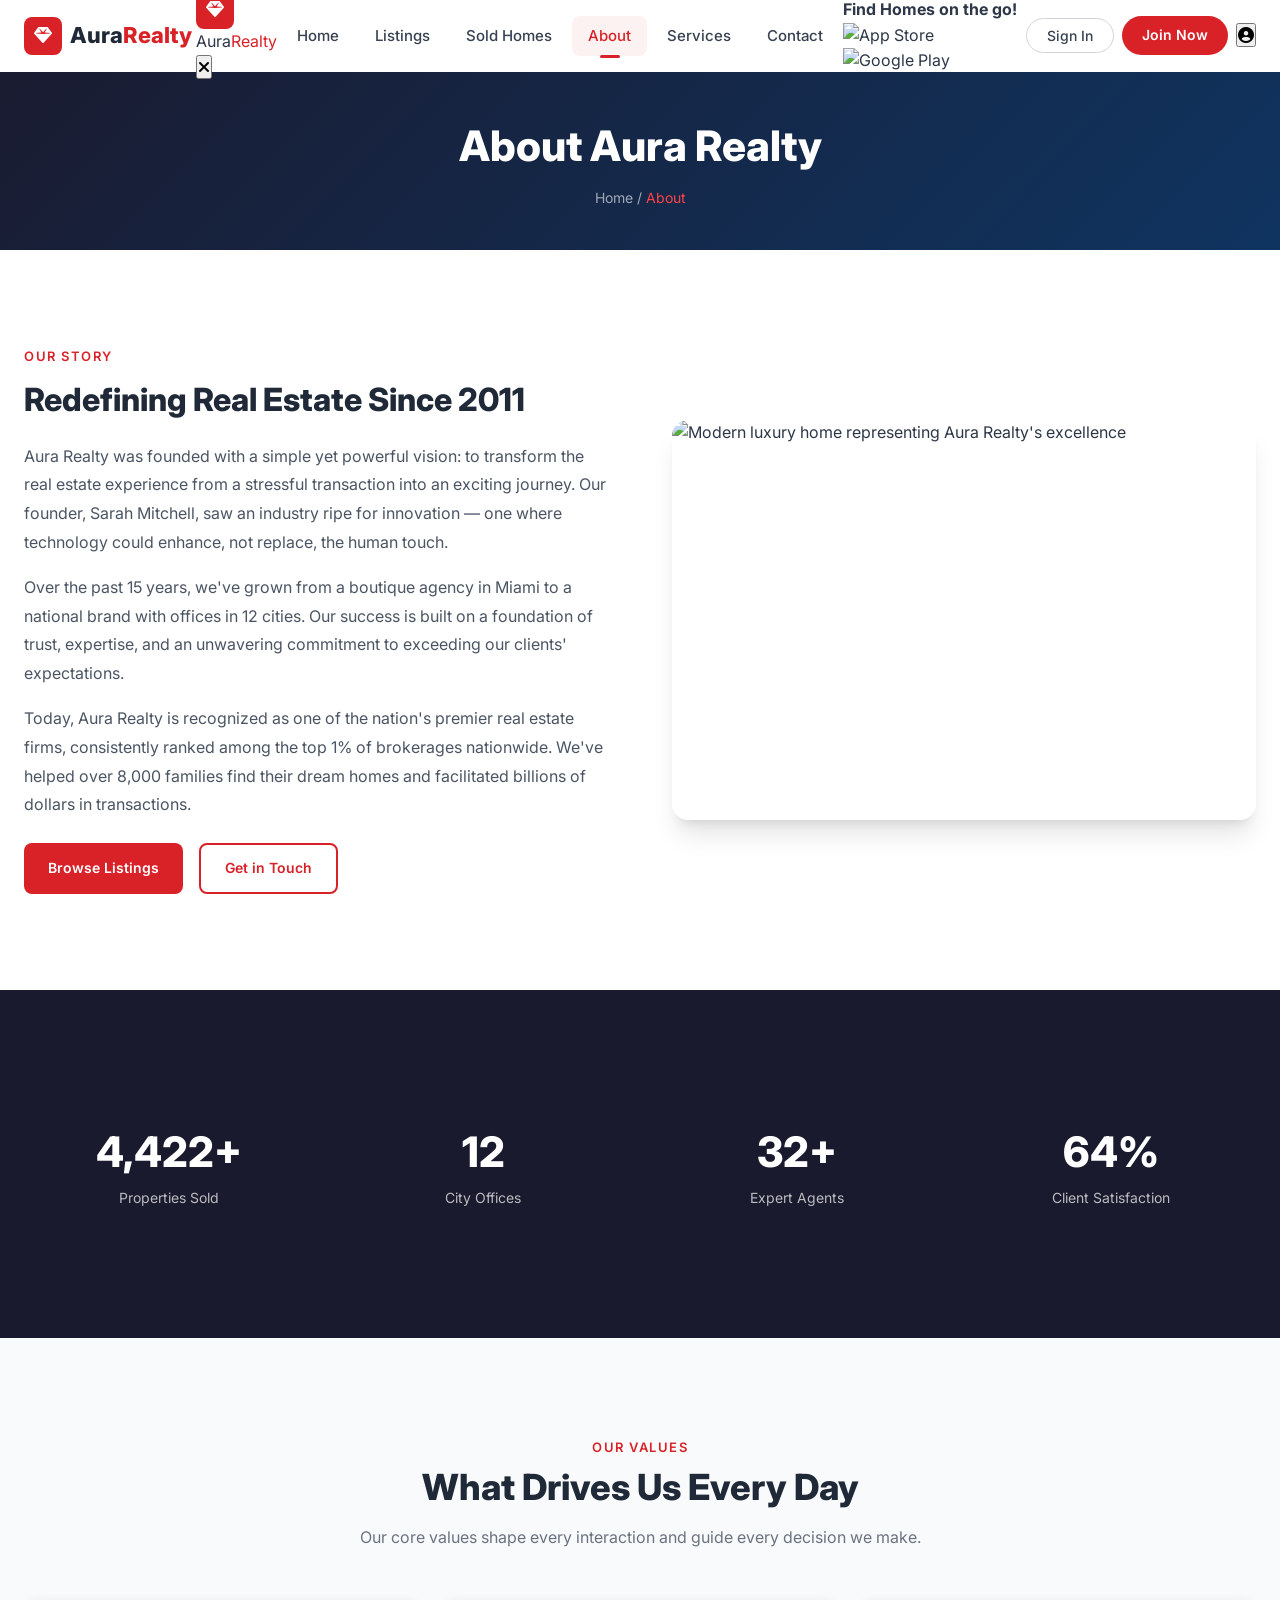
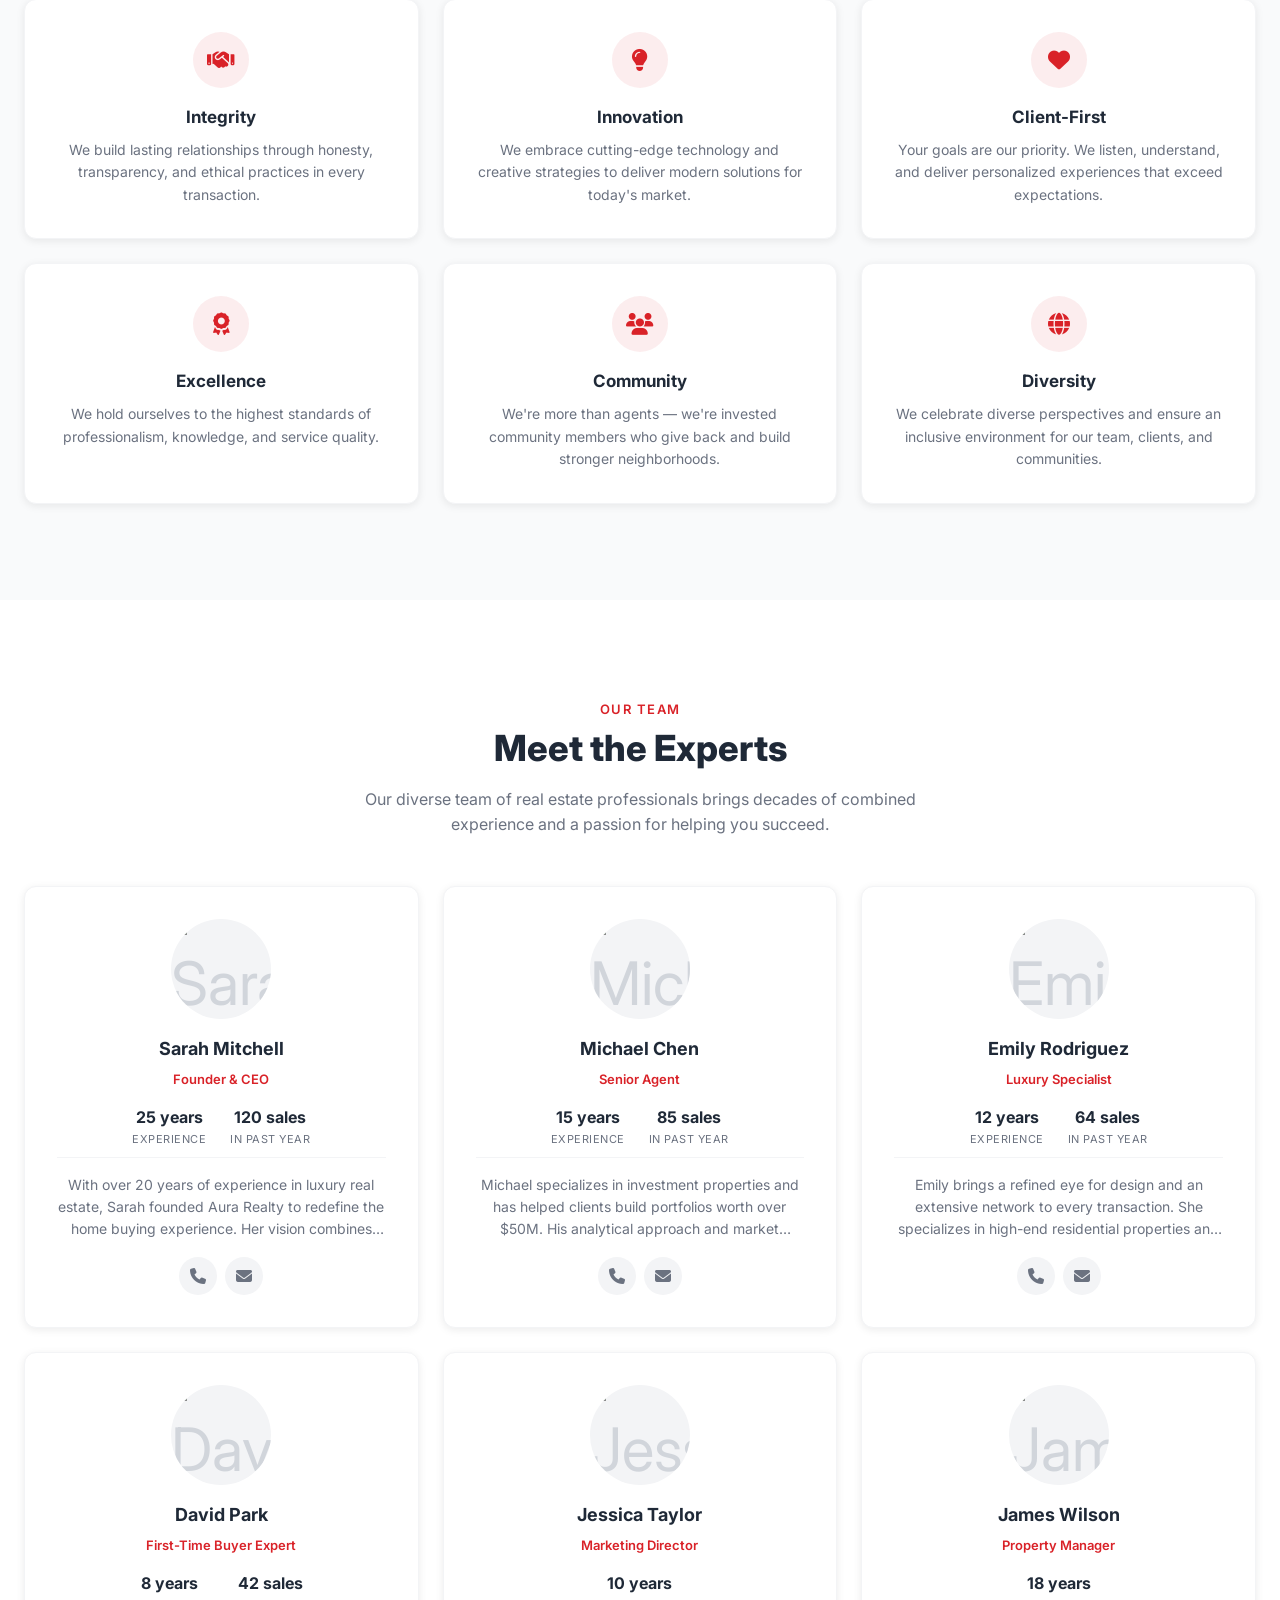
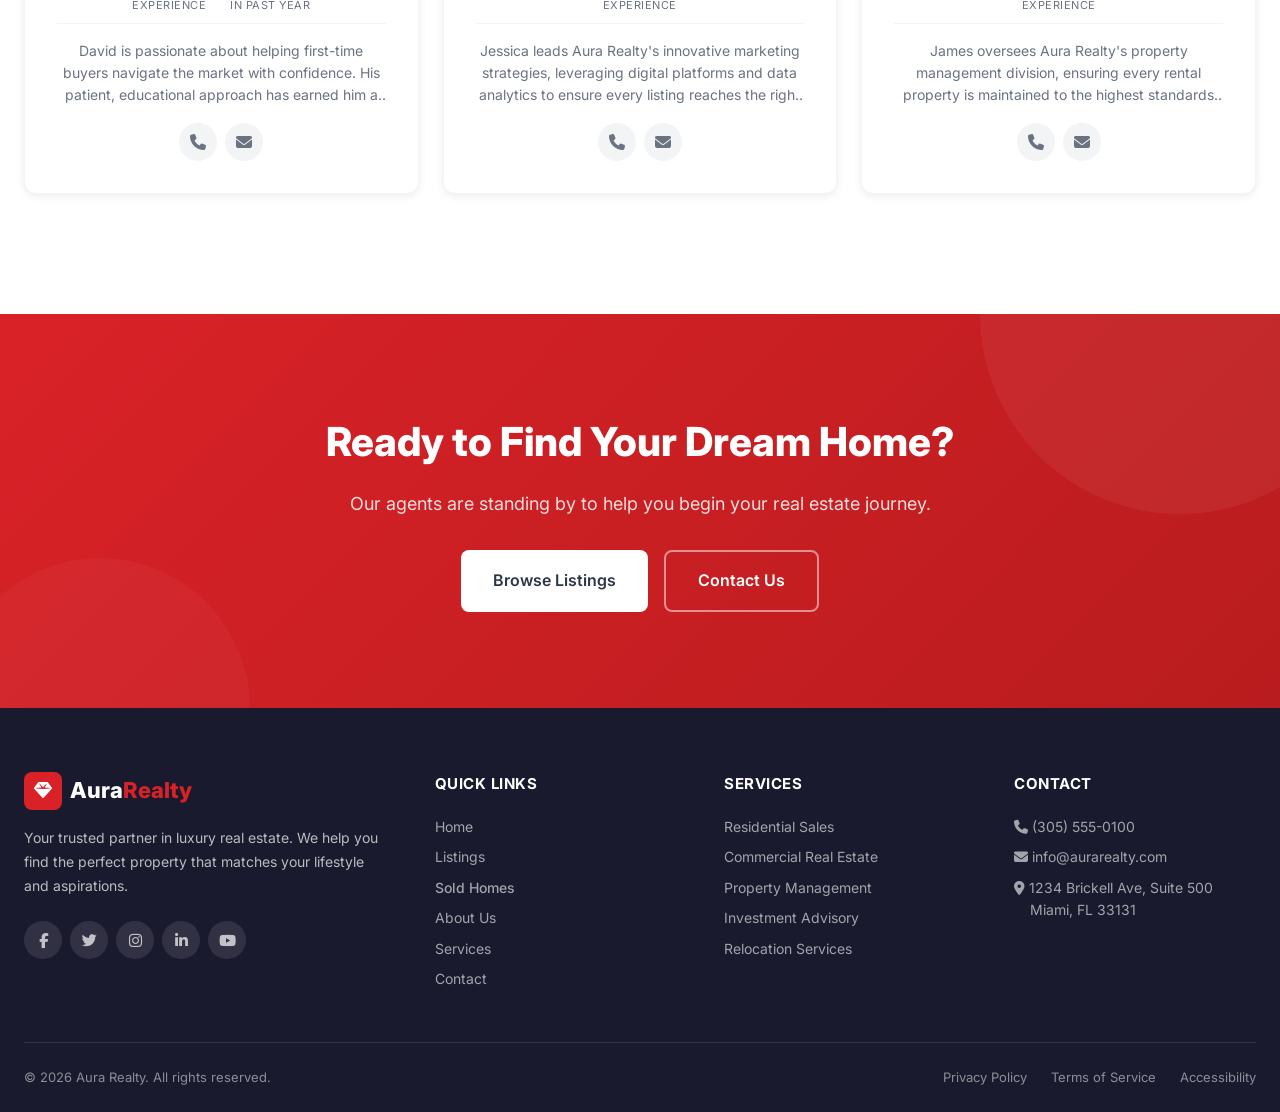
==== commit 2ee02465: "Overhaul mobile header to Realtor.com style: left-side drawer, centered logo, right-side profile ico" ====
--- a/about.html
+++ b/about.html
@@ -25,17 +25,66 @@
        ================================================================ -->
   <header class="site-header" id="site-header">
     <div class="header-inner">
+      <!-- Mobile Toggle (Left) -->
+      <button class="mobile-toggle" id="mobile-toggle" aria-label="Toggle menu">
+        <i class="fas fa-bars"></i>
+      </button>
+
+      <!-- Logo (Center on Mobile) -->
       <a href="index.html" class="logo">
         <div class="logo-icon"><i class="fas fa-gem"></i></div>
         <span class="logo-text">Aura<span>Realty</span></span>
       </a>
 
+      <!-- Navigation Drawer (Sidebar) -->
       <nav class="nav-links" id="nav-links">
-        <button class="mobile-menu-close" aria-label="Close menu">
-          <i class="fas fa-times"></i>
-        </button>
+        <div class="nav-sidebar-header">
+          <div class="nav-sidebar-logo">
+            <div class="logo-icon mini"><i class="fas fa-gem"></i></div>
+            <span class="logo-text">Aura<span>Realty</span></span>
+          </div>
+          <button class="sidebar-close" id="sidebar-close" aria-label="Close menu">
+            <i class="fas fa-times"></i>
+          </button>
+        </div>
+        
         <a href="index.html" class="nav-link">Home</a>
         <a href="listings.html" class="nav-link">Listings</a>
+        <a href="sold-homes.html" class="nav-link">Sold Homes</a>
+        <a href="about.html" class="nav-link active">About</a>
+        <a href="services.html" class="nav-link">Services</a>
+        <a href="contact.html" class="nav-link">Contact</a>
+
+        <div class="nav-sidebar-footer">
+          <h4>Find Homes on the go!</h4>
+          <a href="#"><img src="https://upload.wikimedia.org/wikipedia/commons/3/3c/Download_on_the_App_Store_Badge.svg" alt="App Store" class="sidebar-app-badge"></a>
+          <a href="#"><img src="https://upload.wikimedia.org/wikipedia/commons/7/78/Google_Play_Store_badge_EN.svg" alt="Google Play" class="sidebar-app-badge"></a>
+        </div>
+      </nav>
+
+      <!-- Sidebar Backdrop -->
+      <div class="nav-backdrop" id="nav-backdrop"></div>
+
+      <!-- Auth & Profile Toggle (Right on Mobile) -->
+      <div class="header-actions">
+        <button class="auth-login-btn" data-open-modal="login-modal">Sign In</button>
+        <a href="#" class="btn btn--primary btn--sm auth-register-btn" data-open-modal="register-modal">Join Now</a>
+        <div class="auth-user-menu">
+          <i class="fas fa-user-circle"></i>
+          <span class="auth-user-name"></span>
+          <a href="#" class="auth-logout-btn">Logout</a>
+        </div>
+        <button class="mobile-profile-toggle" data-open-modal="login-modal" aria-label="User Profile">
+          <i class="fas fa-user-circle"></i>
+        </button>
+      </div>
+    </div>
+  </header>
+
+  <!-- ================================================================
+       PAGE HEADER
+       ================================================================ -->
+  <section class="page-header">
     <h1>About Aura Realty</h1>
     <div class="breadcrumb">
       <a href="index.html">Home</a> / <span>About</span>
--- a/css/style.css
+++ b/css/style.css
@@ -3248,84 +3248,175 @@
     --header-height: 56px;
   }
 
-  /* Fix header overlap by hiding auth buttons on very small screens */
-  .header-actions .auth-login-btn,
-  .header-actions .auth-register-btn {
-    display: none !important;
-  }
-
-  .site-header {
-    padding: 8px 0;
-  }
-
-  .logo-icon {
-    width: 32px;
-    height: 32px;
-    font-size: 16px;
-  }
-
-  .logo-text {
-    font-size: 18px;
+  .header-inner {
+    display: flex;
+    justify-content: space-between;
+    align-items: center;
+    position: relative;
+  }
+
+  .logo {
+    position: absolute;
+    left: 50%;
+    transform: translateX(-50%);
+    z-index: 10;
   }
 
   .mobile-toggle {
-    display: block;
-    font-size: 20px;
-  }
-
+    display: block !important;
+    font-size: 22px;
+    padding: 8px;
+    margin-left: -8px;
+    color: var(--color-gray-800);
+    z-index: 11;
+  }
+
+  .mobile-profile-toggle {
+    display: block !important;
+    font-size: 26px;
+    padding: 8px;
+    margin-right: -8px;
+    color: var(--color-gray-800);
+    z-index: 11;
+    background: none;
+    border: none;
+    cursor: pointer;
+  }
+
+  .nav-links {
+    position: fixed;
+    top: 0;
+    left: -300px; /* Start off-screen on the left */
+    width: 300px;
+    height: 100vh;
     background: var(--color-white);
     flex-direction: column;
-    align-items: center;
-    justify-content: center;
-    gap: var(--space-xl);
-    z-index: 5000;
-    opacity: 0;
-    pointer-events: none;
-    transition: all 0.3s cubic-bezier(0.4, 0, 0.2, 1);
-    transform: translateY(-20px);
+    align-items: flex-start;
+    justify-content: flex-start;
+    gap: 0;
+    z-index: 6000;
+    opacity: 1; /* Always opaque when visible */
+    pointer-events: auto;
+    transition: transform 0.3s cubic-bezier(0.4, 0, 0.2, 1);
+    box-shadow: 20px 0 50px rgba(0,0,0,0.1);
+    overflow-y: auto;
+    padding: 0;
+    transform: none;
   }
 
   .nav-links.active {
     display: flex;
-    opacity: 1;
-    pointer-events: auto;
-    transform: translateY(0);
+    transform: translateX(300px); /* Slide in from left */
+  }
+
+  /* Overlay backdrop for sidebar */
+  .nav-backdrop {
+    display: none;
+    position: fixed;
+    top: 0;
+    left: 0;
+    right: 0;
+    bottom: 0;
+    background: rgba(0,0,0,0.4);
+    z-index: 5999;
+    backdrop-filter: blur(2px);
+  }
+
+  .nav-backdrop.active {
+    display: block;
+  }
+
+  .nav-sidebar-header {
+    width: 100%;
+    padding: 16px 20px;
+    display: flex;
+    justify-content: space-between;
+    align-items: center;
+    border-bottom: 1px solid var(--color-gray-100);
+    background: var(--color-white);
+  }
+
+  .nav-sidebar-logo {
+    display: flex;
+    align-items: center;
+    gap: 8px;
+    text-decoration: none;
+  }
+
+  .nav-sidebar-logo .logo-icon {
+    width: 24px;
+    height: 24px;
+    font-size: 12px;
+  }
+
+  .nav-sidebar-logo .logo-text {
+    font-size: 16px;
+    font-weight: 700;
+    color: var(--color-navy);
+  }
+
+  .sidebar-close {
+    background: none;
+    border: none;
+    font-size: 24px;
+    color: var(--color-gray-600);
+    cursor: pointer;
+    padding: 4px;
   }
 
   .nav-link {
-    font-size: 24px;
-    font-weight: 700;
-    padding: var(--space-md) var(--space-xl);
-    color: var(--color-navy) !important;
-    opacity: 1 !important;
-    text-transform: uppercase;
-    letter-spacing: 1px;
-    border-radius: var(--radius-lg);
-    transition: all 0.2s ease;
-    background: transparent !important;
+    width: 100%;
+    font-size: 16px;
+    font-weight: 600;
+    padding: 18px 24px;
+    color: var(--color-gray-800) !important;
+    text-transform: none;
+    letter-spacing: 0;
+    border-radius: 0;
+    border-bottom: 1px solid var(--color-gray-50);
+    display: flex;
+    justify-content: space-between;
+    align-items: center;
+    transition: background 0.2s ease;
+  }
+
+  .nav-link::after {
+    content: '\f054'; /* FontAwesome chevron-right */
+    font-family: 'Font Awesome 6 Free';
+    font-weight: 900;
+    font-size: 12px;
+    opacity: 0.3;
   }
 
   .nav-link:active {
-    background: rgba(0,0,0,0.05) !important;
+    background: var(--color-gray-50) !important;
   }
 
   .nav-link.active {
     color: var(--color-primary) !important;
-  }
-
-  .mobile-menu-close {
-    display: block !important;
-    position: absolute;
-    top: 20px;
-    right: 20px;
-    background: none;
-    border: none;
-    font-size: 32px;
+    background: rgba(var(--color-primary-rgb), 0.05);
+  }
+
+  /* Footer inside sidebar */
+  .nav-sidebar-footer {
+    margin-top: auto;
+    padding: 24px;
+    background: var(--color-gray-50);
+    width: 100%;
+  }
+
+  .nav-sidebar-footer h4 {
+    font-size: 14px;
+    margin-bottom: 12px;
     color: var(--color-gray-900);
-    padding: 10px;
-    cursor: pointer;
-    z-index: 5001;
-  }
+  }
+
+  .sidebar-app-badge {
+    width: 140px;
+    display: block;
+    margin-bottom: 16px;
+  }
+
 
   /* ─── Mobile Hero Overhaul ─── */
   .hero {
